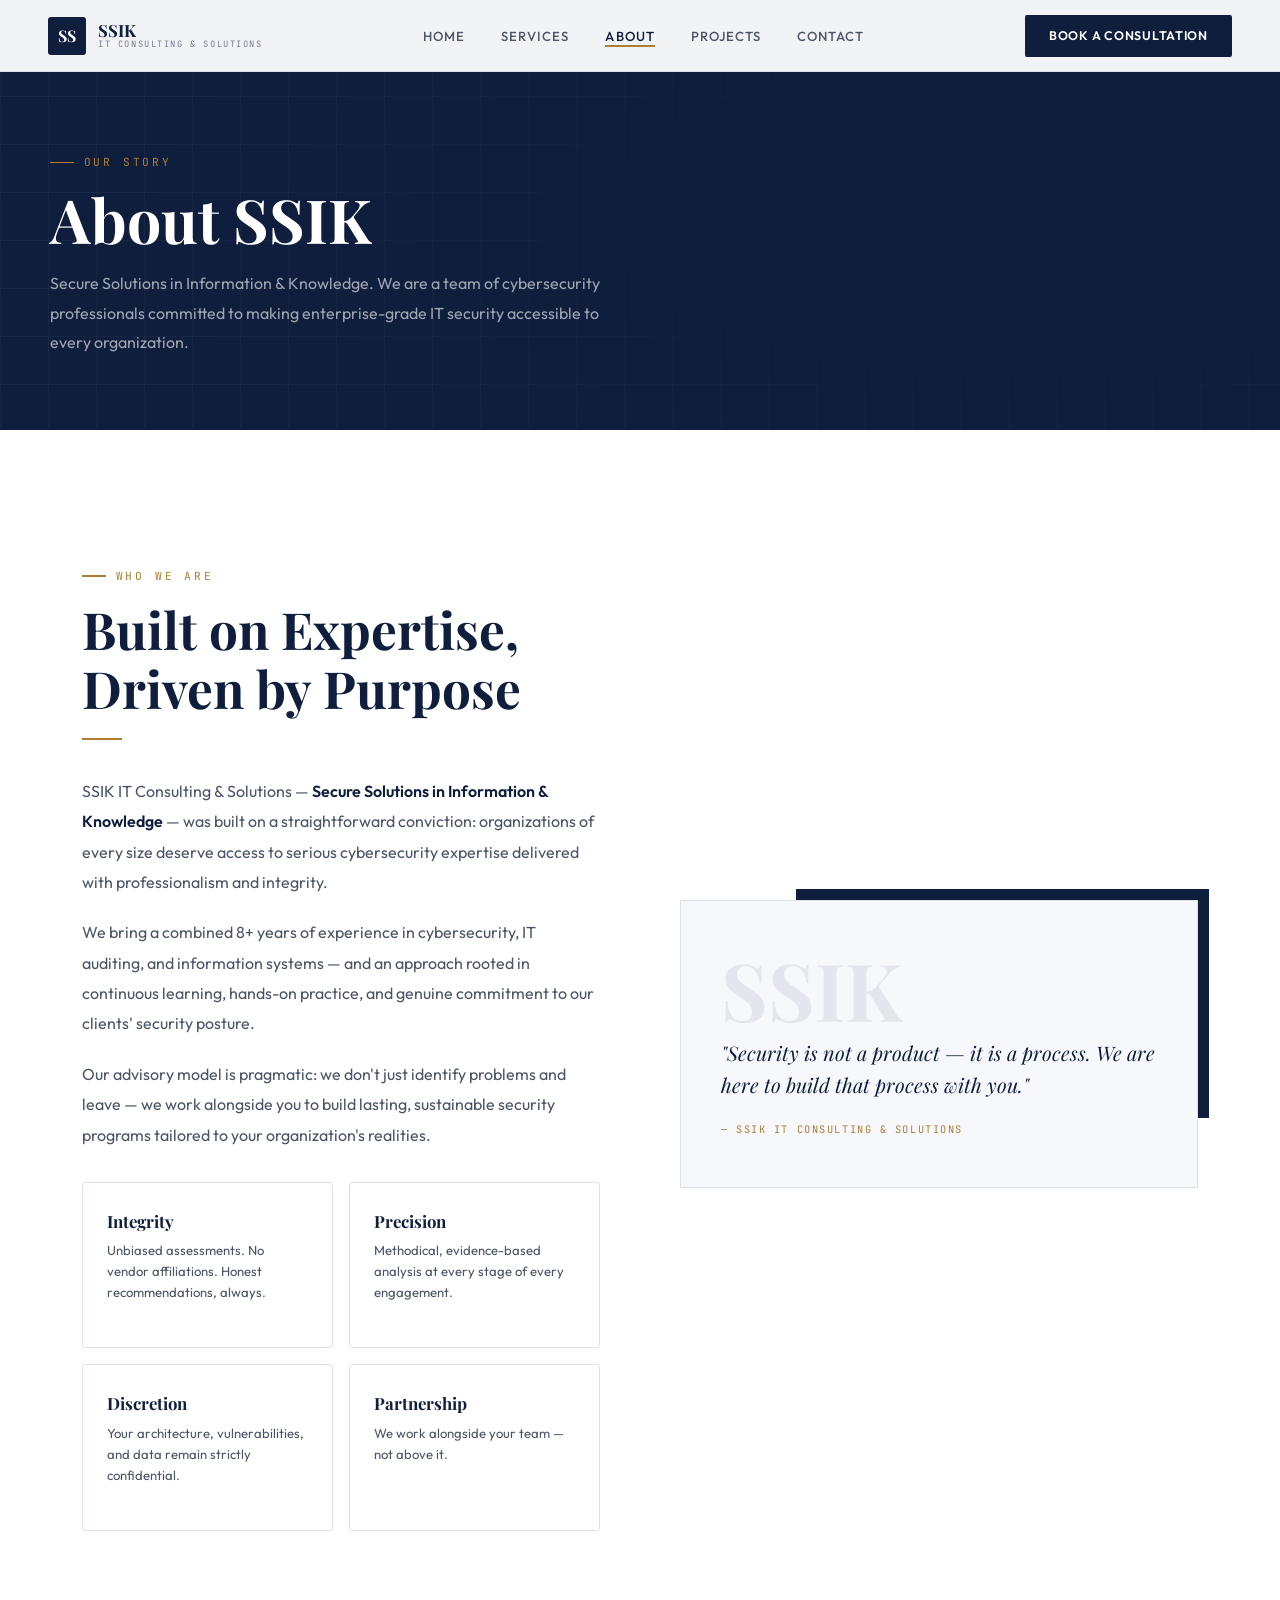
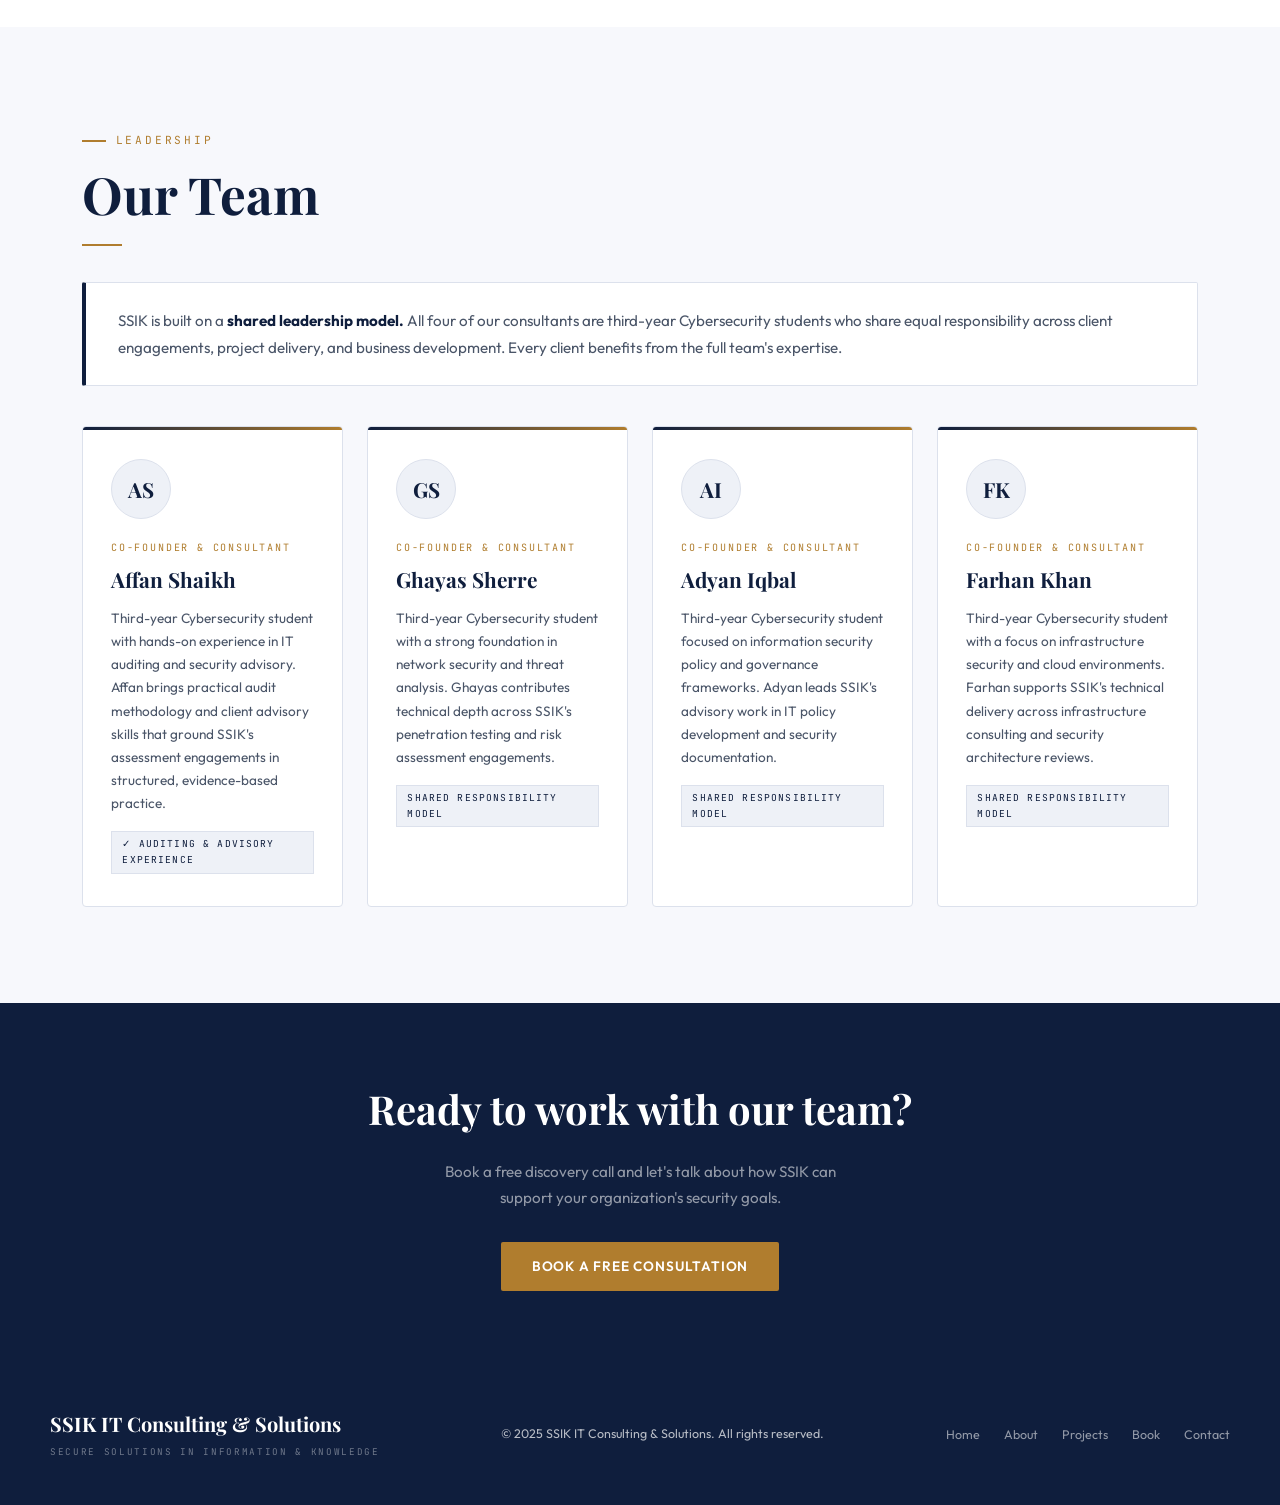
==== about.html @ c28d1321 "Add files via upload" ====
<!DOCTYPE html>
<html lang="en">
<head>
<meta charset="UTF-8">
<meta name="viewport" content="width=device-width, initial-scale=1.0">
<title>About Us — SSIK IT Consulting & Solutions</title>
<link rel="preconnect" href="https://fonts.googleapis.com">
<link href="https://fonts.googleapis.com/css2?family=Playfair+Display:wght@400;600;700&family=Outfit:wght@300;400;500;600&family=JetBrains+Mono:wght@400;500&display=swap" rel="stylesheet">
<link rel="stylesheet" href="shared.css">
<style>
  .page-hero {
    padding: calc(var(--nav-h) + 4.5rem) 2rem 4.5rem;
    background: var(--navy);
    position: relative;
    overflow: hidden;
  }
  .page-hero-grid {
    position: absolute; inset: 0;
    background-image: linear-gradient(rgba(255,255,255,0.04) 1px, transparent 1px), linear-gradient(90deg, rgba(255,255,255,0.04) 1px, transparent 1px);
    background-size: 48px 48px;
    mask-image: radial-gradient(ellipse 70% 80% at 80% 50%, transparent 30%, black 100%);
  }
  .page-hero-inner { position: relative; z-index: 1; max-width: var(--max-w); margin: 0 auto; }
  .page-hero h1 { font-family: var(--font-display); font-size: clamp(2.5rem,5vw,3.8rem); font-weight: 700; color: var(--white); line-height: 1.1; margin-bottom: 1rem; }
  .page-hero p { font-size: 1rem; color: rgba(255,255,255,0.6); max-width: 560px; line-height: 1.85; }
  .page-hero .section-label { color: var(--gold); }

  /* About body */
  #about-story { background: var(--white); }
  .story-grid { display: grid; grid-template-columns: 1fr 1fr; gap: 5rem; align-items: center; margin-top: 2rem; }
  .story-text p { font-size: 1rem; color: var(--slate); line-height: 1.9; margin-bottom: 1.25rem; }
  .story-text em { color: var(--navy); font-style: normal; font-weight: 600; }

  /* Values */
  .values-grid { display: grid; grid-template-columns: repeat(2, 1fr); gap: 1rem; margin-top: 2rem; }
  .value-item {
    padding: 1.5rem;
    border: 1.5px solid var(--border);
    border-radius: 3px;
    transition: border-color 0.3s, background 0.3s;
  }
  .value-item:hover { border-color: var(--gold-border); background: var(--gold-pale); }
  .value-item h4 { font-family: var(--font-display); font-size: 1.05rem; color: var(--navy); margin-bottom: 0.3rem; }
  .value-item p { font-size: 0.82rem; color: var(--slate); line-height: 1.6; }

  /* Story visual */
  .story-visual { position: relative; }
  .story-card {
    background: var(--off-white);
    border: 1.5px solid var(--border);
    padding: 3rem 2.5rem;
    position: relative;
  }
  .story-card-accent {
    position: absolute;
    top: -12px; right: -12px;
    width: 80%; height: 80%;
    background: var(--navy);
    z-index: -1;
  }
  .story-big {
    font-family: var(--font-display);
    font-size: 5rem;
    font-weight: 700;
    color: var(--navy);
    opacity: 0.08;
    line-height: 1;
    margin-bottom: 0.5rem;
  }
  .story-quote {
    font-family: var(--font-display);
    font-size: 1.25rem;
    color: var(--navy);
    font-style: italic;
    line-height: 1.6;
  }
  .story-quote-attr {
    margin-top: 1.25rem;
    font-family: var(--font-mono);
    font-size: 0.65rem;
    letter-spacing: 0.15em;
    text-transform: uppercase;
    color: var(--gold);
  }

  /* Team */
  #team { background: var(--off-white); }
  .team-grid { display: grid; grid-template-columns: repeat(auto-fit, minmax(260px, 1fr)); gap: 1.5rem; margin-top: 2.5rem; }
  .team-card {
    background: var(--white);
    border: 1.5px solid var(--border);
    padding: 2rem 1.75rem;
    border-radius: 4px;
    transition: border-color 0.3s, box-shadow 0.3s, transform 0.3s;
    position: relative;
    overflow: hidden;
  }
  .team-card::before {
    content: '';
    position: absolute;
    top: 0; left: 0; right: 0;
    height: 3px;
    background: linear-gradient(90deg, var(--navy), var(--gold));
  }
  .team-card:hover { border-color: var(--border-dark); box-shadow: 0 10px 32px rgba(15,30,61,0.08); transform: translateY(-3px); }
  .team-avatar {
    width: 60px; height: 60px;
    background: var(--surface);
    border: 1.5px solid var(--border);
    border-radius: 50%;
    display: flex; align-items: center; justify-content: center;
    margin-bottom: 1.25rem;
    font-family: var(--font-display);
    font-size: 1.3rem;
    font-weight: 700;
    color: var(--navy);
  }
  .team-role {
    font-family: var(--font-mono);
    font-size: 0.63rem;
    letter-spacing: 0.18em;
    text-transform: uppercase;
    color: var(--gold);
    margin-bottom: 0.35rem;
  }
  .team-name { font-family: var(--font-display); font-size: 1.3rem; font-weight: 700; color: var(--navy); margin-bottom: 0.6rem; }
  .team-bio { font-size: 0.85rem; color: var(--slate); line-height: 1.7; }
  .team-shared {
    display: inline-flex;
    align-items: center;
    gap: 0.4rem;
    margin-top: 1rem;
    font-family: var(--font-mono);
    font-size: 0.6rem;
    letter-spacing: 0.12em;
    text-transform: uppercase;
    color: var(--navy);
    border: 1px solid var(--border);
    padding: 0.25rem 0.65rem;
    background: var(--surface);
  }

  /* Team intro callout */
  .team-callout {
    background: var(--white);
    border: 1.5px solid var(--border);
    border-left: 4px solid var(--navy);
    padding: 1.5rem 2rem;
    margin-bottom: 2.5rem;
    border-radius: 2px;
  }
  .team-callout p { font-size: 0.95rem; color: var(--slate); line-height: 1.8; }
  .team-callout strong { color: var(--navy); }

  @media (max-width: 820px) {
    .story-grid { grid-template-columns: 1fr; gap: 2.5rem; }
    .story-visual { display: none; }
    .values-grid { grid-template-columns: 1fr; }
  }
</style>
</head>
<body>

<nav id="navbar">
  <a href="index.html" class="nav-logo">
    <div class="nav-logo-mark"><span>SS</span></div>
    <div class="nav-logo-text">
      <div class="nav-logo-name">SSIK</div>
      <div class="nav-logo-sub">IT Consulting & Solutions</div>
    </div>
  </a>
  <ul class="nav-links">
    <li><a href="index.html">Home</a></li>
    <li><a href="services.html">Services</a></li>
    <li><a href="about.html" class="active">About</a></li>
    <li><a href="projects.html">Projects</a></li>
    <li><a href="contact.html">Contact</a></li>
  </ul>
  <a href="booking.html" class="btn btn-primary" style="font-size:0.78rem;padding:0.65rem 1.5rem;">Book a Consultation</a>
  <button class="nav-hamburger" onclick="document.querySelector('.mobile-menu').classList.toggle('open')" aria-label="Menu">
    <span></span><span></span><span></span>
  </button>
</nav>
<div class="mobile-menu">
  <button class="mobile-close" onclick="document.querySelector('.mobile-menu').classList.remove('open')">✕</button>
  <a href="index.html">Home</a><a href="services.html">Services</a><a href="about.html">About</a>
  <a href="projects.html">Projects</a><a href="contact.html">Contact</a>
  <a href="booking.html" class="btn btn-primary">Book Consultation</a>
</div>

<!-- PAGE HERO -->
<div class="page-hero">
  <div class="page-hero-grid"></div>
  <div class="page-hero-inner">
    <div class="section-label">Our Story</div>
    <h1>About SSIK</h1>
    <p>Secure Solutions in Information & Knowledge. We are a team of cybersecurity professionals committed to making enterprise-grade IT security accessible to every organization.</p>
  </div>
</div>

<!-- STORY -->
<section id="about-story" class="section">
  <div class="container">
    <div class="story-grid">
      <div class="story-text fade-in">
        <div class="section-label">Who We Are</div>
        <h2 class="section-title">Built on Expertise,<br>Driven by Purpose</h2>
        <div class="rule"></div>
        <p>SSIK IT Consulting & Solutions — <em>Secure Solutions in Information & Knowledge</em> — was built on a straightforward conviction: organizations of every size deserve access to serious cybersecurity expertise delivered with professionalism and integrity.</p>
        <p>We bring a combined 8+ years of experience in cybersecurity, IT auditing, and information systems — and an approach rooted in continuous learning, hands-on practice, and genuine commitment to our clients' security posture.</p>
        <p>Our advisory model is pragmatic: we don't just identify problems and leave — we work alongside you to build lasting, sustainable security programs tailored to your organization's realities.</p>

        <div class="values-grid">
          <div class="value-item">
            <h4>Integrity</h4>
            <p>Unbiased assessments. No vendor affiliations. Honest recommendations, always.</p>
          </div>
          <div class="value-item">
            <h4>Precision</h4>
            <p>Methodical, evidence-based analysis at every stage of every engagement.</p>
          </div>
          <div class="value-item">
            <h4>Discretion</h4>
            <p>Your architecture, vulnerabilities, and data remain strictly confidential.</p>
          </div>
          <div class="value-item">
            <h4>Partnership</h4>
            <p>We work alongside your team — not above it.</p>
          </div>
        </div>
      </div>

      <div class="story-visual fade-in delay-1">
        <div class="story-card">
          <div class="story-big">SSIK</div>
          <div class="story-quote">"Security is not a product — it is a process. We are here to build that process with you."</div>
          <div class="story-quote-attr">— SSIK IT Consulting & Solutions</div>
          <div class="story-card-accent"></div>
        </div>
      </div>
    </div>
  </div>
</section>

<!-- TEAM -->
<section id="team" class="section">
  <div class="container">
    <div class="section-label">Leadership</div>
    <h2 class="section-title">Our Team</h2>
    <div class="rule"></div>

    <div class="team-callout">
      <p>SSIK is built on a <strong>shared leadership model.</strong> All four of our consultants are third-year Cybersecurity students who share equal responsibility across client engagements, project delivery, and business development. Every client benefits from the full team's expertise.</p>
    </div>

    <div class="team-grid">

      <!-- Affan Shaikh -->
      <div class="team-card fade-in">
        <div class="team-avatar">AS</div>
        <div class="team-role">Co-Founder & Consultant</div>
        <div class="team-name">Affan Shaikh</div>
        <p class="team-bio">Third-year Cybersecurity student with hands-on experience in IT auditing and security advisory. Affan brings practical audit methodology and client advisory skills that ground SSIK's assessment engagements in structured, evidence-based practice.</p>
        <span class="team-shared">✓ Auditing & Advisory Experience</span>
      </div>

      <!-- Ghayas Sherre -->
      <div class="team-card fade-in delay-1">
        <div class="team-avatar">GS</div>
        <div class="team-role">Co-Founder & Consultant</div>
        <div class="team-name">Ghayas Sherre</div>
        <p class="team-bio">Third-year Cybersecurity student with a strong foundation in network security and threat analysis. Ghayas contributes technical depth across SSIK's penetration testing and risk assessment engagements.</p>
        <span class="team-shared">Shared Responsibility Model</span>
      </div>

      <!-- Adyan Iqbal -->
      <div class="team-card fade-in delay-2">
        <div class="team-avatar">AI</div>
        <div class="team-role">Co-Founder & Consultant</div>
        <div class="team-name">Adyan Iqbal</div>
        <p class="team-bio">Third-year Cybersecurity student focused on information security policy and governance frameworks. Adyan leads SSIK's advisory work in IT policy development and security documentation.</p>
        <span class="team-shared">Shared Responsibility Model</span>
      </div>

      <!-- Farhan Khan -->
      <div class="team-card fade-in delay-3">
        <div class="team-avatar">FK</div>
        <div class="team-role">Co-Founder & Consultant</div>
        <div class="team-name">Farhan Khan</div>
        <p class="team-bio">Third-year Cybersecurity student with a focus on infrastructure security and cloud environments. Farhan supports SSIK's technical delivery across infrastructure consulting and security architecture reviews.</p>
        <span class="team-shared">Shared Responsibility Model</span>
      </div>

    </div>
  </div>
</section>

<!-- CTA -->
<section style="background:var(--navy);padding:4.5rem 2rem;text-align:center;">
  <div class="container">
    <h2 style="font-family:var(--font-display);font-size:clamp(1.6rem,3.5vw,2.5rem);color:var(--white);margin-bottom:1rem;font-weight:700;">Ready to work with our team?</h2>
    <p style="color:rgba(255,255,255,0.55);max-width:440px;margin:0 auto 2rem;font-size:0.95rem;">Book a free discovery call and let's talk about how SSIK can support your organization's security goals.</p>
    <a href="booking.html" class="btn btn-gold">Book a Free Consultation</a>
  </div>
</section>

<footer>
  <div class="footer-inner">
    <div>
      <div class="footer-logo">SSIK IT Consulting & Solutions</div>
      <div style="font-family:var(--font-mono);font-size:0.58rem;letter-spacing:0.18em;text-transform:uppercase;color:rgba(255,255,255,0.4);margin-top:4px;">Secure Solutions in Information & Knowledge</div>
    </div>
    <div class="footer-copy">© 2025 SSIK IT Consulting & Solutions. All rights reserved.</div>
    <ul class="footer-links">
      <li><a href="index.html">Home</a></li><li><a href="about.html">About</a></li>
      <li><a href="projects.html">Projects</a></li><li><a href="booking.html">Book</a></li><li><a href="contact.html">Contact</a></li>
    </ul>
  </div>
</footer>

<script>
  window.addEventListener('scroll', () => {
    document.getElementById('navbar').classList.toggle('scrolled', window.scrollY > 50);
    document.querySelectorAll('.fade-in:not(.visible)').forEach(el => {
      if (el.getBoundingClientRect().top < window.innerHeight - 60) el.classList.add('visible');
    });
  });
  document.querySelectorAll('.fade-in').forEach(el => {
    if (el.getBoundingClientRect().top < window.innerHeight - 60) el.classList.add('visible');
  });
</script>
</body>
</html>
---- shared.css ----
/* ============================================================
   SSIK IT Consulting & Solutions — Shared Stylesheet
   Light Mode Professional Theme
   ============================================================ */

@import url('https://fonts.googleapis.com/css2?family=Playfair+Display:wght@400;600;700&family=Outfit:wght@300;400;500;600&family=JetBrains+Mono:wght@400;500&display=swap');

:root {
  /* --- Colors --- */
  --white:       #ffffff;
  --off-white:   #f7f8fc;
  --surface:     #eef1f7;
  --border:      #dce1ec;
  --border-dark: #b8c2d6;

  --navy:        #0f1e3d;
  --navy-mid:    #1a3260;
  --navy-light:  #2a4a8c;
  --slate:       #4a5568;
  --slate-light: #718096;
  --text:        #1a202c;

  --gold:        #b07d2e;
  --gold-light:  #d4992a;
  --gold-pale:   rgba(176,125,46,0.08);
  --gold-border: rgba(176,125,46,0.25);

  --accent:      #1a3260;
  --accent-pale: rgba(26,50,96,0.06);

  /* --- Typography --- */
  --font-display: 'Playfair Display', Georgia, serif;
  --font-body:    'Outfit', sans-serif;
  --font-mono:    'JetBrains Mono', monospace;

  /* --- Spacing --- */
  --max-w:        1180px;
  --section-pad:  6rem 2rem;
  --nav-h:        72px;
}

*, *::before, *::after { box-sizing: border-box; margin: 0; padding: 0; }
html { scroll-behavior: smooth; font-size: 16px; }

body {
  background: var(--white);
  color: var(--text);
  font-family: var(--font-body);
  line-height: 1.7;
  -webkit-font-smoothing: antialiased;
}

img { max-width: 100%; display: block; }
a { color: var(--accent); text-decoration: none; }
a:hover { color: var(--navy-light); }
::selection { background: var(--navy); color: white; }

::-webkit-scrollbar { width: 5px; }
::-webkit-scrollbar-track { background: var(--surface); }
::-webkit-scrollbar-thumb { background: var(--navy-light); border-radius: 3px; }

/* --- Utility --- */
.container { max-width: var(--max-w); margin: 0 auto; padding: 0 2rem; }
.section { padding: var(--section-pad); }

.section-label {
  display: inline-flex;
  align-items: center;
  gap: 0.6rem;
  font-family: var(--font-mono);
  font-size: 0.7rem;
  letter-spacing: 0.25em;
  text-transform: uppercase;
  color: var(--gold);
  margin-bottom: 0.9rem;
}
.section-label::before {
  content: '';
  display: block;
  width: 24px; height: 1.5px;
  background: var(--gold);
}

.section-title {
  font-family: var(--font-display);
  font-size: clamp(2rem, 4.5vw, 3.2rem);
  font-weight: 700;
  color: var(--navy);
  line-height: 1.15;
  margin-bottom: 1rem;
}

.section-sub {
  font-size: 1rem;
  color: var(--slate);
  max-width: 580px;
  line-height: 1.85;
}

.rule {
  width: 40px; height: 2px;
  background: var(--gold);
  margin: 1.25rem 0 2.25rem;
}

/* --- Buttons --- */
.btn {
  display: inline-flex;
  align-items: center;
  gap: 0.5rem;
  padding: 0.8rem 1.9rem;
  font-family: var(--font-body);
  font-size: 0.85rem;
  font-weight: 600;
  letter-spacing: 0.06em;
  text-transform: uppercase;
  border: none;
  cursor: pointer;
  transition: all 0.25s ease;
  text-decoration: none;
  border-radius: 2px;
}
.btn-primary {
  background: var(--navy);
  color: var(--white);
}
.btn-primary:hover {
  background: var(--navy-mid);
  color: var(--white);
  transform: translateY(-2px);
  box-shadow: 0 8px 24px rgba(15,30,61,0.2);
}
.btn-outline {
  background: transparent;
  color: var(--navy);
  border: 1.5px solid var(--navy);
}
.btn-outline:hover {
  background: var(--accent-pale);
  transform: translateY(-2px);
}
.btn-gold {
  background: var(--gold);
  color: var(--white);
}
.btn-gold:hover {
  background: var(--gold-light);
  color: var(--white);
  transform: translateY(-2px);
  box-shadow: 0 8px 24px rgba(176,125,46,0.25);
}

/* --- Fade-in animation --- */
.fade-in {
  opacity: 0;
  transform: translateY(20px);
  transition: opacity 0.65s ease, transform 0.65s ease;
}
.fade-in.visible { opacity: 1; transform: translateY(0); }
.fade-in.delay-1 { transition-delay: 0.1s; }
.fade-in.delay-2 { transition-delay: 0.2s; }
.fade-in.delay-3 { transition-delay: 0.3s; }

/* ============================================================
   NAVIGATION
============================================================ */
nav {
  position: fixed;
  top: 0; left: 0; right: 0;
  z-index: 999;
  height: var(--nav-h);
  display: flex;
  align-items: center;
  justify-content: space-between;
  padding: 0 3rem;
  background: rgba(255,255,255,0.95);
  backdrop-filter: blur(10px);
  border-bottom: 1px solid var(--border);
  transition: box-shadow 0.3s;
}
nav.scrolled { box-shadow: 0 2px 20px rgba(15,30,61,0.08); }

.nav-logo { display: flex; align-items: center; gap: 0.75rem; text-decoration: none; }
.nav-logo-mark {
  width: 38px; height: 38px;
  background: var(--navy);
  display: flex; align-items: center; justify-content: center;
  border-radius: 3px;
}
.nav-logo-mark span {
  font-family: var(--font-display);
  font-size: 1rem;
  font-weight: 700;
  color: var(--white);
  letter-spacing: -0.03em;
}
.nav-logo-text { line-height: 1.1; }
.nav-logo-name {
  font-family: var(--font-display);
  font-size: 1.05rem;
  font-weight: 700;
  color: var(--navy);
}
.nav-logo-sub {
  font-family: var(--font-mono);
  font-size: 0.55rem;
  letter-spacing: 0.18em;
  color: var(--slate-light);
  text-transform: uppercase;
}

.nav-links { display: flex; align-items: center; gap: 2.25rem; list-style: none; }
.nav-links a {
  font-size: 0.82rem;
  font-weight: 500;
  letter-spacing: 0.08em;
  text-transform: uppercase;
  color: var(--slate);
  transition: color 0.2s;
  position: relative;
}
.nav-links a::after {
  content: '';
  position: absolute;
  bottom: -3px; left: 0; right: 0;
  height: 1.5px;
  background: var(--gold);
  transform: scaleX(0);
  transition: transform 0.25s;
  transform-origin: left;
}
.nav-links a:hover,
.nav-links a.active { color: var(--navy); }
.nav-links a:hover::after,
.nav-links a.active::after { transform: scaleX(1); }

.nav-hamburger {
  display: none; flex-direction: column; gap: 5px;
  background: none; border: none; cursor: pointer; padding: 4px;
}
.nav-hamburger span { display: block; width: 22px; height: 1.5px; background: var(--navy); transition: all 0.3s; }

.mobile-menu {
  display: none; position: fixed; inset: 0;
  background: var(--white); z-index: 998;
  flex-direction: column; align-items: center; justify-content: center; gap: 2rem;
  border-top: 3px solid var(--navy);
}
.mobile-menu.open { display: flex; }
.mobile-menu a { font-family: var(--font-display); font-size: 1.8rem; color: var(--navy); }
.mobile-close {
  position: absolute; top: 1.2rem; right: 1.5rem;
  background: none; border: none; font-size: 1.6rem; cursor: pointer; color: var(--slate);
}

/* ============================================================
   FOOTER
============================================================ */
footer {
  background: var(--navy);
  color: rgba(255,255,255,0.7);
  padding: 2.75rem 2rem;
}
.footer-inner {
  max-width: var(--max-w);
  margin: 0 auto;
  display: flex;
  align-items: center;
  justify-content: space-between;
  flex-wrap: wrap;
  gap: 1.5rem;
}
.footer-logo {
  font-family: var(--font-display);
  font-size: 1.25rem;
  font-weight: 700;
  color: var(--white);
}
.footer-copy { font-size: 0.78rem; }
.footer-links { display: flex; gap: 1.5rem; list-style: none; }
.footer-links a { font-size: 0.78rem; color: rgba(255,255,255,0.55); transition: color 0.2s; }
.footer-links a:hover { color: rgba(255,255,255,0.9); }

/* ============================================================
   FORMS
============================================================ */
.form-card {
  background: var(--off-white);
  border: 1px solid var(--border);
  padding: 2.5rem;
  border-radius: 4px;
}
.form-group { display: flex; flex-direction: column; gap: 0.35rem; margin-bottom: 1.2rem; }
.form-group label {
  font-family: var(--font-mono);
  font-size: 0.65rem;
  letter-spacing: 0.18em;
  text-transform: uppercase;
  color: var(--slate);
  font-weight: 500;
}
.form-group input,
.form-group select,
.form-group textarea {
  background: var(--white);
  border: 1.5px solid var(--border);
  color: var(--text);
  padding: 0.7rem 0.9rem;
  font-family: var(--font-body);
  font-size: 0.9rem;
  outline: none;
  transition: border-color 0.2s, box-shadow 0.2s;
  width: 100%;
  border-radius: 3px;
  appearance: none;
}
.form-group input::placeholder,
.form-group textarea::placeholder { color: var(--border-dark); }
.form-group input:focus,
.form-group select:focus,
.form-group textarea:focus {
  border-color: var(--navy);
  box-shadow: 0 0 0 3px rgba(15,30,61,0.07);
}
.form-group textarea { resize: vertical; min-height: 100px; }
.form-row { display: grid; grid-template-columns: 1fr 1fr; gap: 1rem; }
.form-submit { width: 100%; justify-content: center; margin-top: 0.5rem; }
.form-note { text-align: center; margin-top: 0.75rem; font-size: 0.73rem; color: var(--slate-light); }
.success-msg {
  display: none; text-align: center; padding: 2.5rem 1rem;
  font-family: var(--font-display); font-size: 1.4rem; color: var(--navy);
}
.success-msg span { display: block; font-family: var(--font-body); font-size: 0.9rem; color: var(--slate); margin-top: 0.5rem; }

/* ============================================================
   RESPONSIVE
============================================================ */
@media (max-width: 880px) {
  nav { padding: 0 1.5rem; }
  .nav-links, nav > .btn { display: none; }
  .nav-hamburger { display: flex; }
  .form-row { grid-template-columns: 1fr; }
}
@media (max-width: 580px) {
  :root { --section-pad: 4rem 1.25rem; }
  .footer-inner { flex-direction: column; align-items: flex-start; gap: 1rem; }
}

/* ============================================================
   SHARED SCROLL JS HELPER
============================================================ */
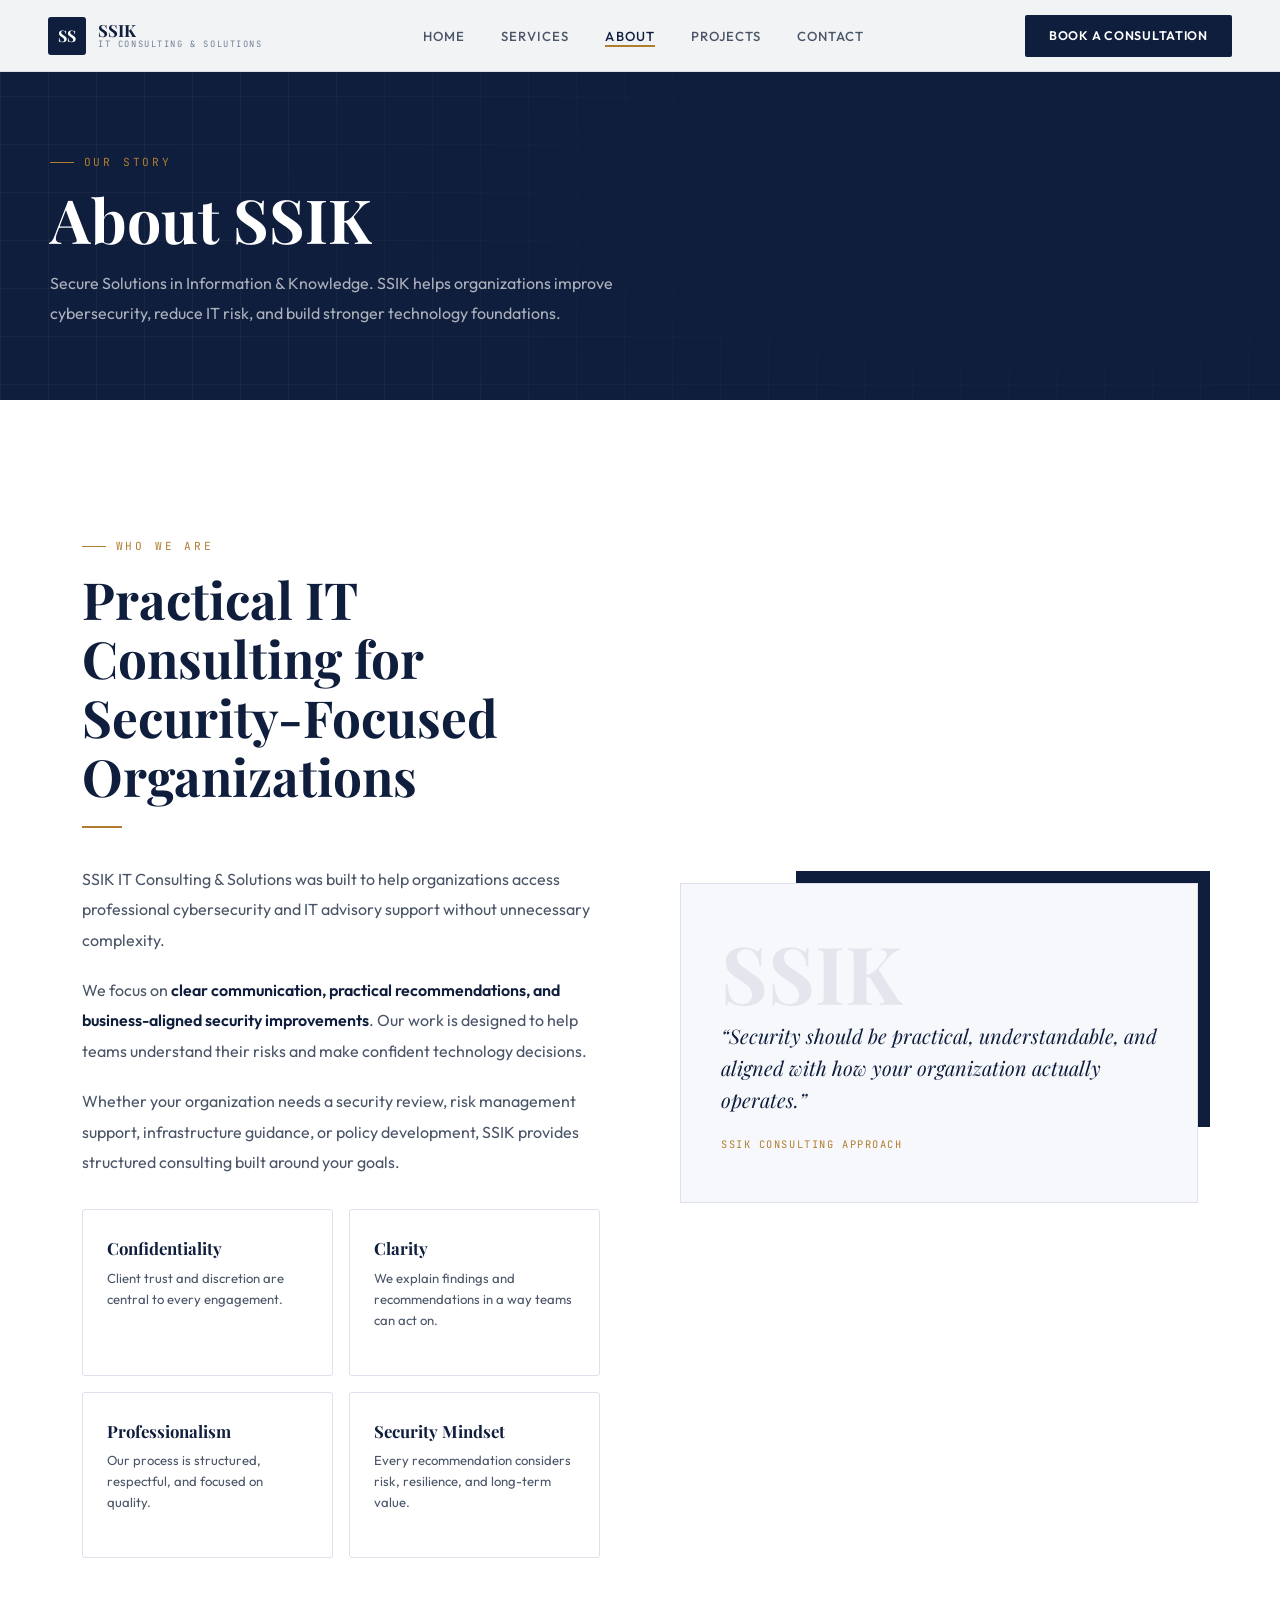
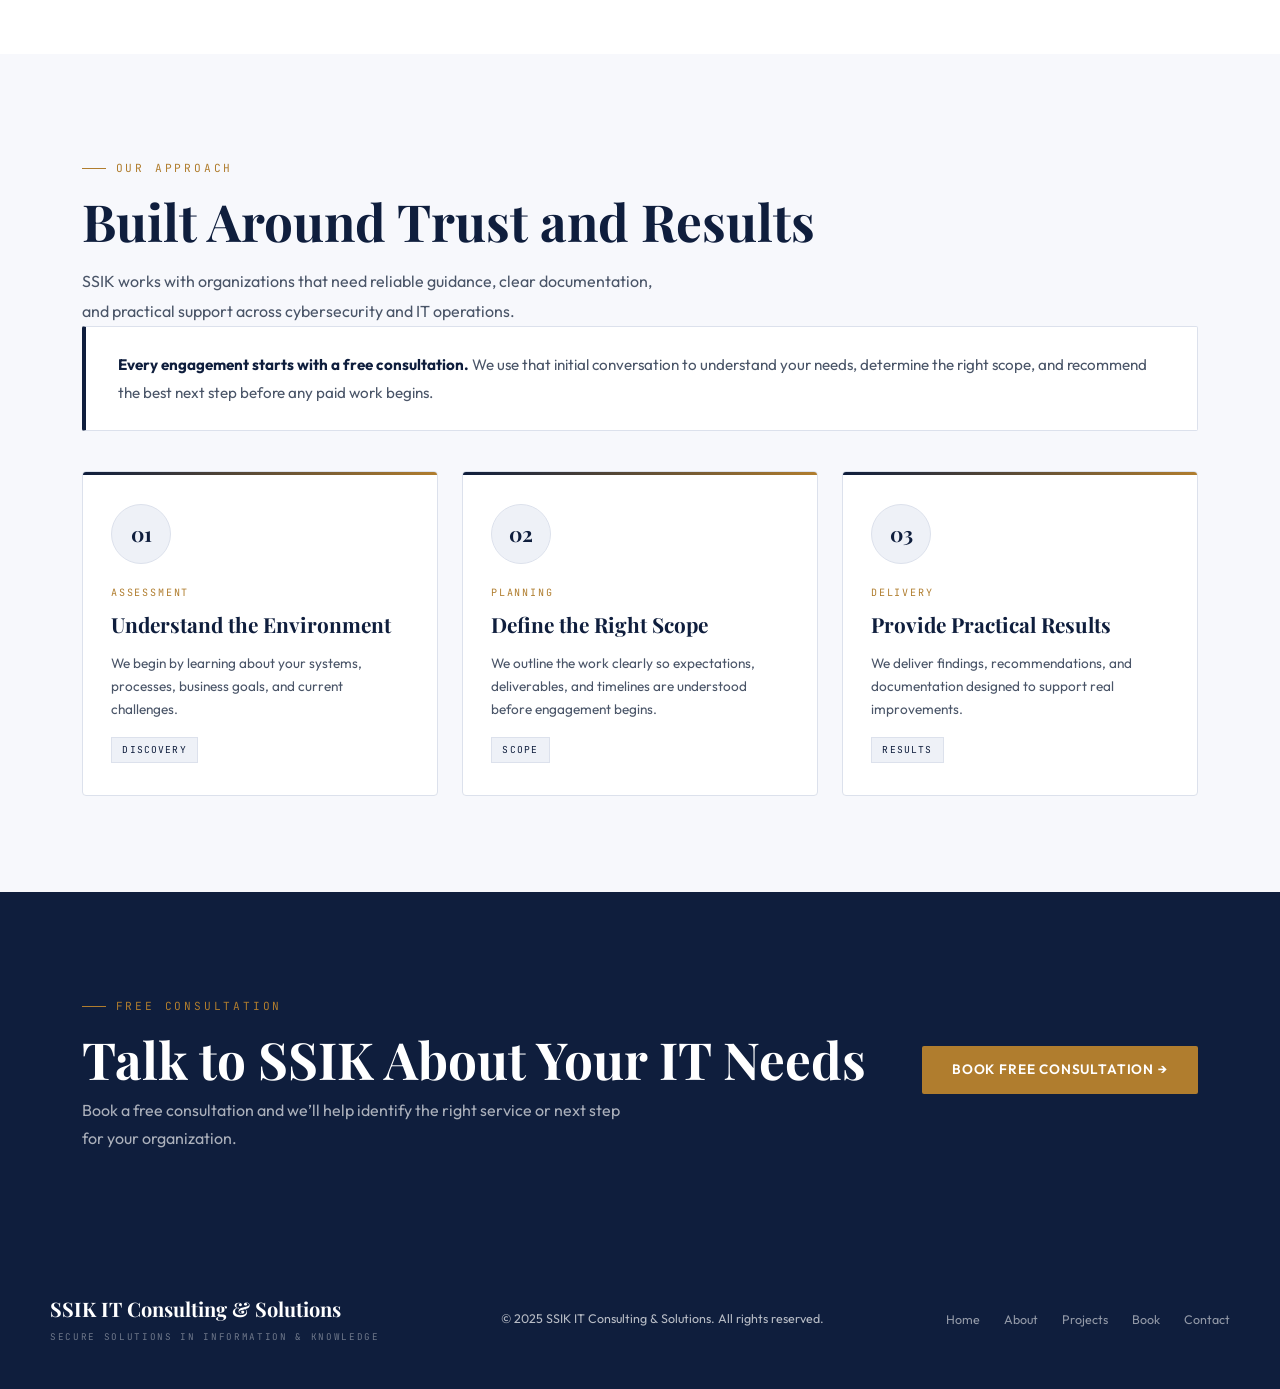
==== commit 82d23083: "Refactor about.html for improved styling and content" ====
--- a/about.html
+++ b/about.html
@@ -7,6 +7,7 @@
 <link rel="preconnect" href="https://fonts.googleapis.com">
 <link href="https://fonts.googleapis.com/css2?family=Playfair+Display:wght@400;600;700&family=Outfit:wght@300;400;500;600&family=JetBrains+Mono:wght@400;500&display=swap" rel="stylesheet">
 <link rel="stylesheet" href="shared.css">
+
 <style>
   .page-hero {
     padding: calc(var(--nav-h) + 4.5rem) 2rem 4.5rem;
@@ -14,50 +15,123 @@
     position: relative;
     overflow: hidden;
   }
+
   .page-hero-grid {
-    position: absolute; inset: 0;
-    background-image: linear-gradient(rgba(255,255,255,0.04) 1px, transparent 1px), linear-gradient(90deg, rgba(255,255,255,0.04) 1px, transparent 1px);
+    position: absolute;
+    inset: 0;
+    background-image:
+      linear-gradient(rgba(255,255,255,0.04) 1px, transparent 1px),
+      linear-gradient(90deg, rgba(255,255,255,0.04) 1px, transparent 1px);
     background-size: 48px 48px;
     mask-image: radial-gradient(ellipse 70% 80% at 80% 50%, transparent 30%, black 100%);
   }
-  .page-hero-inner { position: relative; z-index: 1; max-width: var(--max-w); margin: 0 auto; }
-  .page-hero h1 { font-family: var(--font-display); font-size: clamp(2.5rem,5vw,3.8rem); font-weight: 700; color: var(--white); line-height: 1.1; margin-bottom: 1rem; }
-  .page-hero p { font-size: 1rem; color: rgba(255,255,255,0.6); max-width: 560px; line-height: 1.85; }
-  .page-hero .section-label { color: var(--gold); }
-
-  /* About body */
-  #about-story { background: var(--white); }
-  .story-grid { display: grid; grid-template-columns: 1fr 1fr; gap: 5rem; align-items: center; margin-top: 2rem; }
-  .story-text p { font-size: 1rem; color: var(--slate); line-height: 1.9; margin-bottom: 1.25rem; }
-  .story-text em { color: var(--navy); font-style: normal; font-weight: 600; }
-
-  /* Values */
-  .values-grid { display: grid; grid-template-columns: repeat(2, 1fr); gap: 1rem; margin-top: 2rem; }
+
+  .page-hero-inner {
+    position: relative;
+    z-index: 1;
+    max-width: var(--max-w);
+    margin: 0 auto;
+  }
+
+  .page-hero h1 {
+    font-family: var(--font-display);
+    font-size: clamp(2.5rem,5vw,3.8rem);
+    font-weight: 700;
+    color: var(--white);
+    line-height: 1.1;
+    margin-bottom: 1rem;
+  }
+
+  .page-hero p {
+    font-size: 1rem;
+    color: rgba(255,255,255,0.65);
+    max-width: 600px;
+    line-height: 1.85;
+  }
+
+  .page-hero .section-label {
+    color: var(--gold);
+  }
+
+  #about-story {
+    background: var(--white);
+  }
+
+  .story-grid {
+    display: grid;
+    grid-template-columns: 1fr 1fr;
+    gap: 5rem;
+    align-items: center;
+    margin-top: 2rem;
+  }
+
+  .story-text p {
+    font-size: 1rem;
+    color: var(--slate);
+    line-height: 1.9;
+    margin-bottom: 1.25rem;
+  }
+
+  .story-text em {
+    color: var(--navy);
+    font-style: normal;
+    font-weight: 600;
+  }
+
+  .values-grid {
+    display: grid;
+    grid-template-columns: repeat(2, 1fr);
+    gap: 1rem;
+    margin-top: 2rem;
+  }
+
   .value-item {
     padding: 1.5rem;
     border: 1.5px solid var(--border);
     border-radius: 3px;
-    transition: border-color 0.3s, background 0.3s;
-  }
-  .value-item:hover { border-color: var(--gold-border); background: var(--gold-pale); }
-  .value-item h4 { font-family: var(--font-display); font-size: 1.05rem; color: var(--navy); margin-bottom: 0.3rem; }
-  .value-item p { font-size: 0.82rem; color: var(--slate); line-height: 1.6; }
-
-  /* Story visual */
-  .story-visual { position: relative; }
+    transition: border-color 0.3s, background 0.3s, transform 0.3s;
+  }
+
+  .value-item:hover {
+    border-color: var(--gold-border);
+    background: var(--gold-pale);
+    transform: translateY(-3px);
+  }
+
+  .value-item h4 {
+    font-family: var(--font-display);
+    font-size: 1.05rem;
+    color: var(--navy);
+    margin-bottom: 0.3rem;
+  }
+
+  .value-item p {
+    font-size: 0.82rem;
+    color: var(--slate);
+    line-height: 1.6;
+  }
+
+  .story-visual {
+    position: relative;
+  }
+
   .story-card {
     background: var(--off-white);
     border: 1.5px solid var(--border);
     padding: 3rem 2.5rem;
     position: relative;
   }
+
   .story-card-accent {
     position: absolute;
-    top: -12px; right: -12px;
-    width: 80%; height: 80%;
+    top: -12px;
+    right: -12px;
+    width: 80%;
+    height: 80%;
     background: var(--navy);
     z-index: -1;
   }
+
   .story-big {
     font-family: var(--font-display);
     font-size: 5rem;
@@ -67,6 +141,7 @@
     line-height: 1;
     margin-bottom: 0.5rem;
   }
+
   .story-quote {
     font-family: var(--font-display);
     font-size: 1.25rem;
@@ -74,6 +149,7 @@
     font-style: italic;
     line-height: 1.6;
   }
+
   .story-quote-attr {
     margin-top: 1.25rem;
     font-family: var(--font-mono);
@@ -83,9 +159,36 @@
     color: var(--gold);
   }
 
-  /* Team */
-  #team { background: var(--off-white); }
-  .team-grid { display: grid; grid-template-columns: repeat(auto-fit, minmax(260px, 1fr)); gap: 1.5rem; margin-top: 2.5rem; }
+  #team {
+    background: var(--off-white);
+  }
+
+  .team-callout {
+    background: var(--white);
+    border: 1.5px solid var(--border);
+    border-left: 4px solid var(--navy);
+    padding: 1.5rem 2rem;
+    margin-bottom: 2.5rem;
+    border-radius: 2px;
+  }
+
+  .team-callout p {
+    font-size: 0.95rem;
+    color: var(--slate);
+    line-height: 1.8;
+  }
+
+  .team-callout strong {
+    color: var(--navy);
+  }
+
+  .team-grid {
+    display: grid;
+    grid-template-columns: repeat(auto-fit, minmax(260px, 1fr));
+    gap: 1.5rem;
+    margin-top: 2.5rem;
+  }
+
   .team-card {
     background: var(--white);
     border: 1.5px solid var(--border);
@@ -95,26 +198,39 @@
     position: relative;
     overflow: hidden;
   }
+
   .team-card::before {
     content: '';
     position: absolute;
-    top: 0; left: 0; right: 0;
+    top: 0;
+    left: 0;
+    right: 0;
     height: 3px;
     background: linear-gradient(90deg, var(--navy), var(--gold));
   }
-  .team-card:hover { border-color: var(--border-dark); box-shadow: 0 10px 32px rgba(15,30,61,0.08); transform: translateY(-3px); }
+
+  .team-card:hover {
+    border-color: var(--border-dark);
+    box-shadow: 0 10px 32px rgba(15,30,61,0.08);
+    transform: translateY(-3px);
+  }
+
   .team-avatar {
-    width: 60px; height: 60px;
+    width: 60px;
+    height: 60px;
     background: var(--surface);
     border: 1.5px solid var(--border);
     border-radius: 50%;
-    display: flex; align-items: center; justify-content: center;
+    display: flex;
+    align-items: center;
+    justify-content: center;
     margin-bottom: 1.25rem;
     font-family: var(--font-display);
     font-size: 1.3rem;
     font-weight: 700;
     color: var(--navy);
   }
+
   .team-role {
     font-family: var(--font-mono);
     font-size: 0.63rem;
@@ -123,8 +239,21 @@
     color: var(--gold);
     margin-bottom: 0.35rem;
   }
-  .team-name { font-family: var(--font-display); font-size: 1.3rem; font-weight: 700; color: var(--navy); margin-bottom: 0.6rem; }
-  .team-bio { font-size: 0.85rem; color: var(--slate); line-height: 1.7; }
+
+  .team-name {
+    font-family: var(--font-display);
+    font-size: 1.3rem;
+    font-weight: 700;
+    color: var(--navy);
+    margin-bottom: 0.6rem;
+  }
+
+  .team-bio {
+    font-size: 0.85rem;
+    color: var(--slate);
+    line-height: 1.7;
+  }
+
   .team-shared {
     display: inline-flex;
     align-items: center;
@@ -140,25 +269,46 @@
     background: var(--surface);
   }
 
-  /* Team intro callout */
-  .team-callout {
-    background: var(--white);
-    border: 1.5px solid var(--border);
-    border-left: 4px solid var(--navy);
-    padding: 1.5rem 2rem;
-    margin-bottom: 2.5rem;
-    border-radius: 2px;
-  }
-  .team-callout p { font-size: 0.95rem; color: var(--slate); line-height: 1.8; }
-  .team-callout strong { color: var(--navy); }
+  #about-cta {
+    background: var(--navy);
+    color: var(--white);
+  }
+
+  .about-cta-inner {
+    display: flex;
+    align-items: center;
+    justify-content: space-between;
+    gap: 2rem;
+    flex-wrap: wrap;
+  }
+
+  .about-cta-inner h2 {
+    color: var(--white);
+    margin-bottom: 0.5rem;
+  }
+
+  .about-cta-inner p {
+    color: rgba(255,255,255,0.65);
+    max-width: 560px;
+  }
 
   @media (max-width: 820px) {
-    .story-grid { grid-template-columns: 1fr; gap: 2.5rem; }
-    .story-visual { display: none; }
-    .values-grid { grid-template-columns: 1fr; }
+    .story-grid {
+      grid-template-columns: 1fr;
+      gap: 2.5rem;
+    }
+
+    .story-visual {
+      display: none;
+    }
+
+    .values-grid {
+      grid-template-columns: 1fr;
+    }
   }
 </style>
 </head>
+
 <body>
 
 <nav id="navbar">
@@ -169,6 +319,7 @@
       <div class="nav-logo-sub">IT Consulting & Solutions</div>
     </div>
   </a>
+
   <ul class="nav-links">
     <li><a href="index.html">Home</a></li>
     <li><a href="services.html">Services</a></li>
@@ -176,131 +327,154 @@
     <li><a href="projects.html">Projects</a></li>
     <li><a href="contact.html">Contact</a></li>
   </ul>
+
   <a href="booking.html" class="btn btn-primary" style="font-size:0.78rem;padding:0.65rem 1.5rem;">Book a Consultation</a>
+
   <button class="nav-hamburger" onclick="document.querySelector('.mobile-menu').classList.toggle('open')" aria-label="Menu">
     <span></span><span></span><span></span>
   </button>
 </nav>
+
 <div class="mobile-menu">
   <button class="mobile-close" onclick="document.querySelector('.mobile-menu').classList.remove('open')">✕</button>
-  <a href="index.html">Home</a><a href="services.html">Services</a><a href="about.html">About</a>
-  <a href="projects.html">Projects</a><a href="contact.html">Contact</a>
+  <a href="index.html">Home</a>
+  <a href="services.html">Services</a>
+  <a href="about.html">About</a>
+  <a href="projects.html">Projects</a>
+  <a href="contact.html">Contact</a>
   <a href="booking.html" class="btn btn-primary">Book Consultation</a>
 </div>
 
-<!-- PAGE HERO -->
 <div class="page-hero">
   <div class="page-hero-grid"></div>
   <div class="page-hero-inner">
     <div class="section-label">Our Story</div>
     <h1>About SSIK</h1>
-    <p>Secure Solutions in Information & Knowledge. We are a team of cybersecurity professionals committed to making enterprise-grade IT security accessible to every organization.</p>
+    <p>Secure Solutions in Information & Knowledge. SSIK helps organizations improve cybersecurity, reduce IT risk, and build stronger technology foundations.</p>
   </div>
 </div>
 
-<!-- STORY -->
 <section id="about-story" class="section">
   <div class="container">
     <div class="story-grid">
+
       <div class="story-text fade-in">
         <div class="section-label">Who We Are</div>
-        <h2 class="section-title">Built on Expertise,<br>Driven by Purpose</h2>
+        <h2 class="section-title">Practical IT Consulting for Security-Focused Organizations</h2>
         <div class="rule"></div>
-        <p>SSIK IT Consulting & Solutions — <em>Secure Solutions in Information & Knowledge</em> — was built on a straightforward conviction: organizations of every size deserve access to serious cybersecurity expertise delivered with professionalism and integrity.</p>
-        <p>We bring a combined 8+ years of experience in cybersecurity, IT auditing, and information systems — and an approach rooted in continuous learning, hands-on practice, and genuine commitment to our clients' security posture.</p>
-        <p>Our advisory model is pragmatic: we don't just identify problems and leave — we work alongside you to build lasting, sustainable security programs tailored to your organization's realities.</p>
+
+        <p>
+          SSIK IT Consulting & Solutions was built to help organizations access professional cybersecurity and IT advisory support without unnecessary complexity.
+        </p>
+
+        <p>
+          We focus on <em>clear communication, practical recommendations, and business-aligned security improvements</em>. Our work is designed to help teams understand their risks and make confident technology decisions.
+        </p>
+
+        <p>
+          Whether your organization needs a security review, risk management support, infrastructure guidance, or policy development, SSIK provides structured consulting built around your goals.
+        </p>
 
         <div class="values-grid">
           <div class="value-item">
-            <h4>Integrity</h4>
-            <p>Unbiased assessments. No vendor affiliations. Honest recommendations, always.</p>
+            <h4>Confidentiality</h4>
+            <p>Client trust and discretion are central to every engagement.</p>
           </div>
+
           <div class="value-item">
-            <h4>Precision</h4>
-            <p>Methodical, evidence-based analysis at every stage of every engagement.</p>
+            <h4>Clarity</h4>
+            <p>We explain findings and recommendations in a way teams can act on.</p>
           </div>
+
           <div class="value-item">
-            <h4>Discretion</h4>
-            <p>Your architecture, vulnerabilities, and data remain strictly confidential.</p>
+            <h4>Professionalism</h4>
+            <p>Our process is structured, respectful, and focused on quality.</p>
           </div>
+
           <div class="value-item">
-            <h4>Partnership</h4>
-            <p>We work alongside your team — not above it.</p>
+            <h4>Security Mindset</h4>
+            <p>Every recommendation considers risk, resilience, and long-term value.</p>
           </div>
         </div>
       </div>
 
       <div class="story-visual fade-in delay-1">
+        <div class="story-card-accent"></div>
         <div class="story-card">
           <div class="story-big">SSIK</div>
-          <div class="story-quote">"Security is not a product — it is a process. We are here to build that process with you."</div>
-          <div class="story-quote-attr">— SSIK IT Consulting & Solutions</div>
-          <div class="story-card-accent"></div>
+          <div class="story-quote">
+            “Security should be practical, understandable, and aligned with how your organization actually operates.”
+          </div>
+          <div class="story-quote-attr">SSIK Consulting Approach</div>
         </div>
       </div>
+
     </div>
   </div>
 </section>
 
-<!-- TEAM -->
 <section id="team" class="section">
   <div class="container">
-    <div class="section-label">Leadership</div>
-    <h2 class="section-title">Our Team</h2>
-    <div class="rule"></div>
-
-    <div class="team-callout">
-      <p>SSIK is built on a <strong>shared leadership model.</strong> All four of our consultants are third-year Cybersecurity students who share equal responsibility across client engagements, project delivery, and business development. Every client benefits from the full team's expertise.</p>
+    <div class="section-label">Our Approach</div>
+    <h2 class="section-title">Built Around Trust and Results</h2>
+    <p class="section-sub">
+      SSIK works with organizations that need reliable guidance, clear documentation, and practical support across cybersecurity and IT operations.
+    </p>
+
+    <div class="team-callout fade-in">
+      <p>
+        <strong>Every engagement starts with a free consultation.</strong>
+        We use that initial conversation to understand your needs, determine the right scope, and recommend the best next step before any paid work begins.
+      </p>
     </div>
 
     <div class="team-grid">
 
-      <!-- Affan Shaikh -->
       <div class="team-card fade-in">
-        <div class="team-avatar">AS</div>
-        <div class="team-role">Co-Founder & Consultant</div>
-        <div class="team-name">Affan Shaikh</div>
-        <p class="team-bio">Third-year Cybersecurity student with hands-on experience in IT auditing and security advisory. Affan brings practical audit methodology and client advisory skills that ground SSIK's assessment engagements in structured, evidence-based practice.</p>
-        <span class="team-shared">✓ Auditing & Advisory Experience</span>
+        <div class="team-avatar">01</div>
+        <div class="team-role">Assessment</div>
+        <div class="team-name">Understand the Environment</div>
+        <div class="team-bio">
+          We begin by learning about your systems, processes, business goals, and current challenges.
+        </div>
+        <div class="team-shared">Discovery</div>
       </div>
 
-      <!-- Ghayas Sherre -->
       <div class="team-card fade-in delay-1">
-        <div class="team-avatar">GS</div>
-        <div class="team-role">Co-Founder & Consultant</div>
-        <div class="team-name">Ghayas Sherre</div>
-        <p class="team-bio">Third-year Cybersecurity student with a strong foundation in network security and threat analysis. Ghayas contributes technical depth across SSIK's penetration testing and risk assessment engagements.</p>
-        <span class="team-shared">Shared Responsibility Model</span>
+        <div class="team-avatar">02</div>
+        <div class="team-role">Planning</div>
+        <div class="team-name">Define the Right Scope</div>
+        <div class="team-bio">
+          We outline the work clearly so expectations, deliverables, and timelines are understood before engagement begins.
+        </div>
+        <div class="team-shared">Scope</div>
       </div>
 
-      <!-- Adyan Iqbal -->
       <div class="team-card fade-in delay-2">
-        <div class="team-avatar">AI</div>
-        <div class="team-role">Co-Founder & Consultant</div>
-        <div class="team-name">Adyan Iqbal</div>
-        <p class="team-bio">Third-year Cybersecurity student focused on information security policy and governance frameworks. Adyan leads SSIK's advisory work in IT policy development and security documentation.</p>
-        <span class="team-shared">Shared Responsibility Model</span>
-      </div>
-
-      <!-- Farhan Khan -->
-      <div class="team-card fade-in delay-3">
-        <div class="team-avatar">FK</div>
-        <div class="team-role">Co-Founder & Consultant</div>
-        <div class="team-name">Farhan Khan</div>
-        <p class="team-bio">Third-year Cybersecurity student with a focus on infrastructure security and cloud environments. Farhan supports SSIK's technical delivery across infrastructure consulting and security architecture reviews.</p>
-        <span class="team-shared">Shared Responsibility Model</span>
+        <div class="team-avatar">03</div>
+        <div class="team-role">Delivery</div>
+        <div class="team-name">Provide Practical Results</div>
+        <div class="team-bio">
+          We deliver findings, recommendations, and documentation designed to support real improvements.
+        </div>
+        <div class="team-shared">Results</div>
       </div>
 
     </div>
   </div>
 </section>
 
-<!-- CTA -->
-<section style="background:var(--navy);padding:4.5rem 2rem;text-align:center;">
+<section id="about-cta" class="section">
   <div class="container">
-    <h2 style="font-family:var(--font-display);font-size:clamp(1.6rem,3.5vw,2.5rem);color:var(--white);margin-bottom:1rem;font-weight:700;">Ready to work with our team?</h2>
-    <p style="color:rgba(255,255,255,0.55);max-width:440px;margin:0 auto 2rem;font-size:0.95rem;">Book a free discovery call and let's talk about how SSIK can support your organization's security goals.</p>
-    <a href="booking.html" class="btn btn-gold">Book a Free Consultation</a>
+    <div class="about-cta-inner">
+      <div>
+        <div class="section-label">Free Consultation</div>
+        <h2 class="section-title">Talk to SSIK About Your IT Needs</h2>
+        <p>Book a free consultation and we’ll help identify the right service or next step for your organization.</p>
+      </div>
+
+      <a href="booking.html?service=Multiple%20Services%20%2F%20Not%20Sure" class="btn btn-gold">Book Free Consultation →</a>
+    </div>
   </div>
 </section>
 
@@ -310,10 +484,15 @@
       <div class="footer-logo">SSIK IT Consulting & Solutions</div>
       <div style="font-family:var(--font-mono);font-size:0.58rem;letter-spacing:0.18em;text-transform:uppercase;color:rgba(255,255,255,0.4);margin-top:4px;">Secure Solutions in Information & Knowledge</div>
     </div>
+
     <div class="footer-copy">© 2025 SSIK IT Consulting & Solutions. All rights reserved.</div>
+
     <ul class="footer-links">
-      <li><a href="index.html">Home</a></li><li><a href="about.html">About</a></li>
-      <li><a href="projects.html">Projects</a></li><li><a href="booking.html">Book</a></li><li><a href="contact.html">Contact</a></li>
+      <li><a href="index.html">Home</a></li>
+      <li><a href="about.html">About</a></li>
+      <li><a href="projects.html">Projects</a></li>
+      <li><a href="booking.html">Book</a></li>
+      <li><a href="contact.html">Contact</a></li>
     </ul>
   </div>
 </footer>
@@ -321,13 +500,20 @@
 <script>
   window.addEventListener('scroll', () => {
     document.getElementById('navbar').classList.toggle('scrolled', window.scrollY > 50);
+
     document.querySelectorAll('.fade-in:not(.visible)').forEach(el => {
-      if (el.getBoundingClientRect().top < window.innerHeight - 60) el.classList.add('visible');
+      if (el.getBoundingClientRect().top < window.innerHeight - 60) {
+        el.classList.add('visible');
+      }
     });
   });
+
   document.querySelectorAll('.fade-in').forEach(el => {
-    if (el.getBoundingClientRect().top < window.innerHeight - 60) el.classList.add('visible');
+    if (el.getBoundingClientRect().top < window.innerHeight - 60) {
+      el.classList.add('visible');
+    }
   });
 </script>
+
 </body>
 </html>
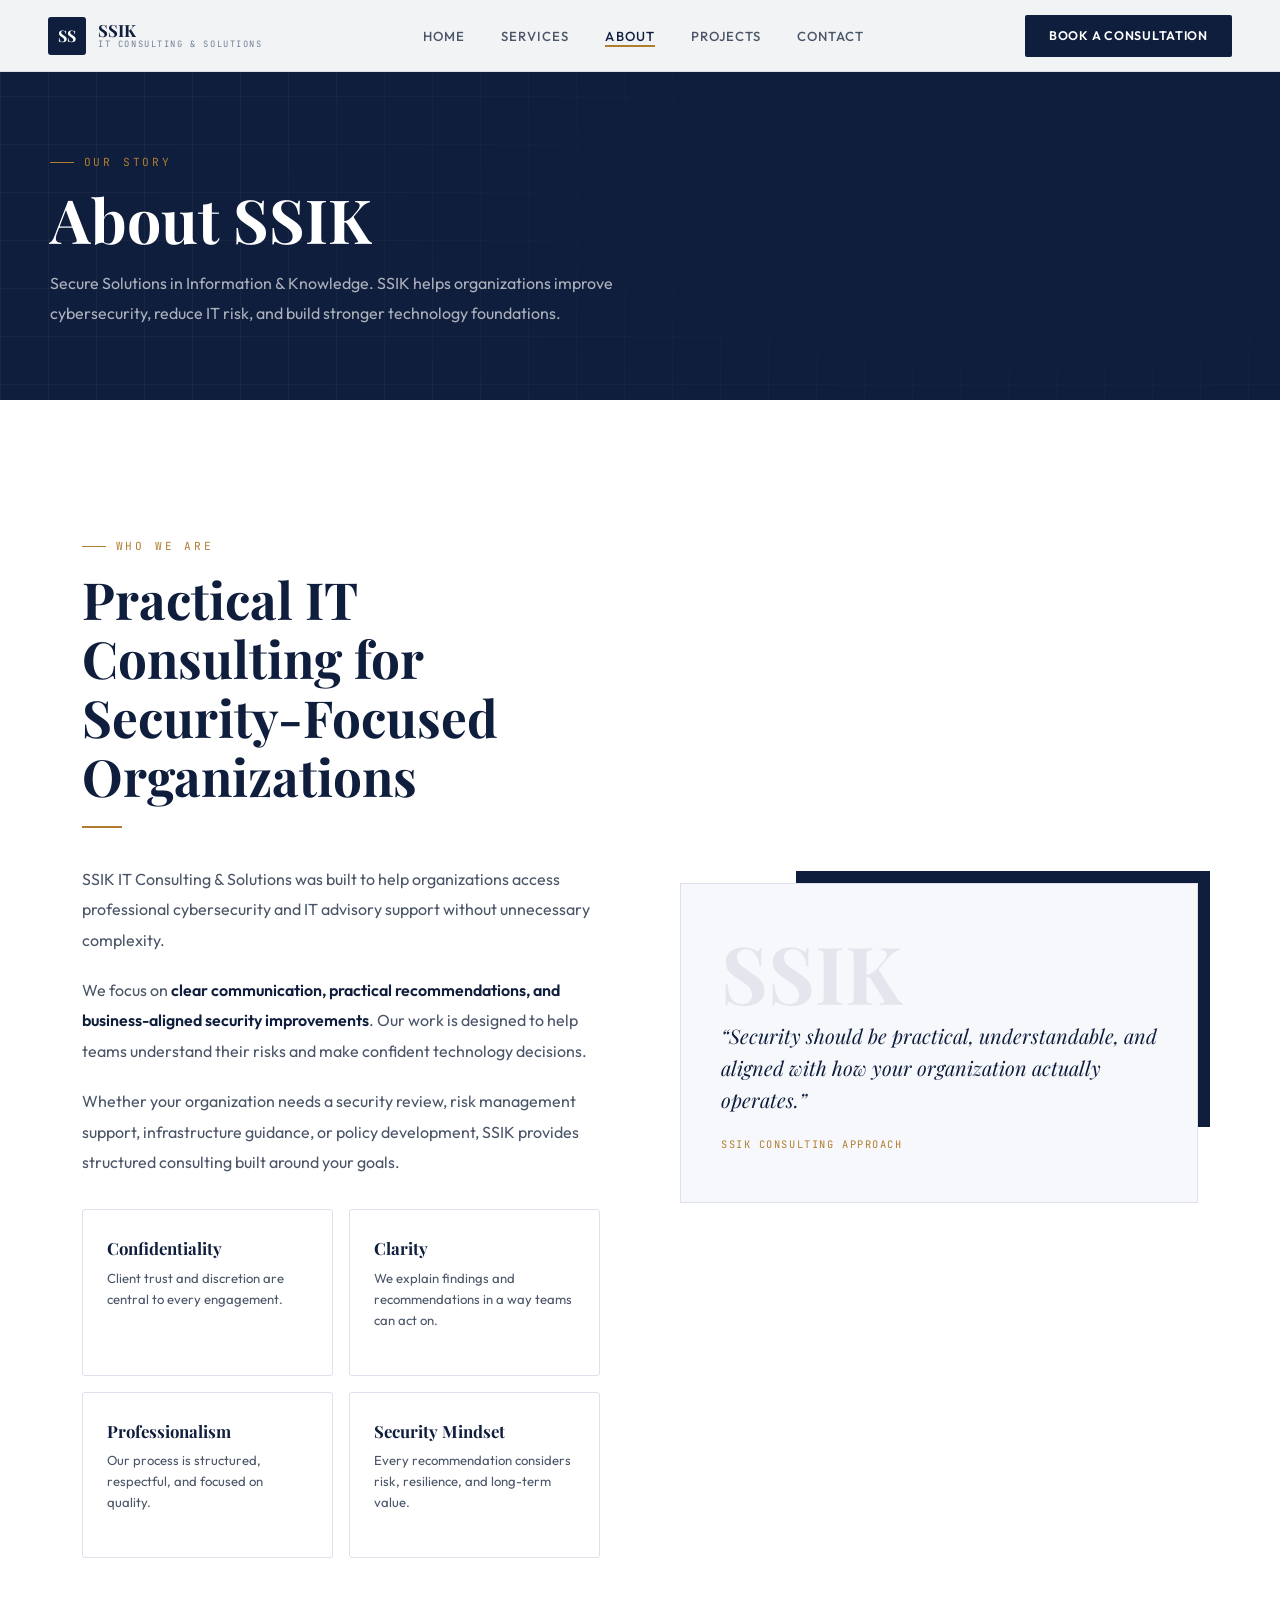
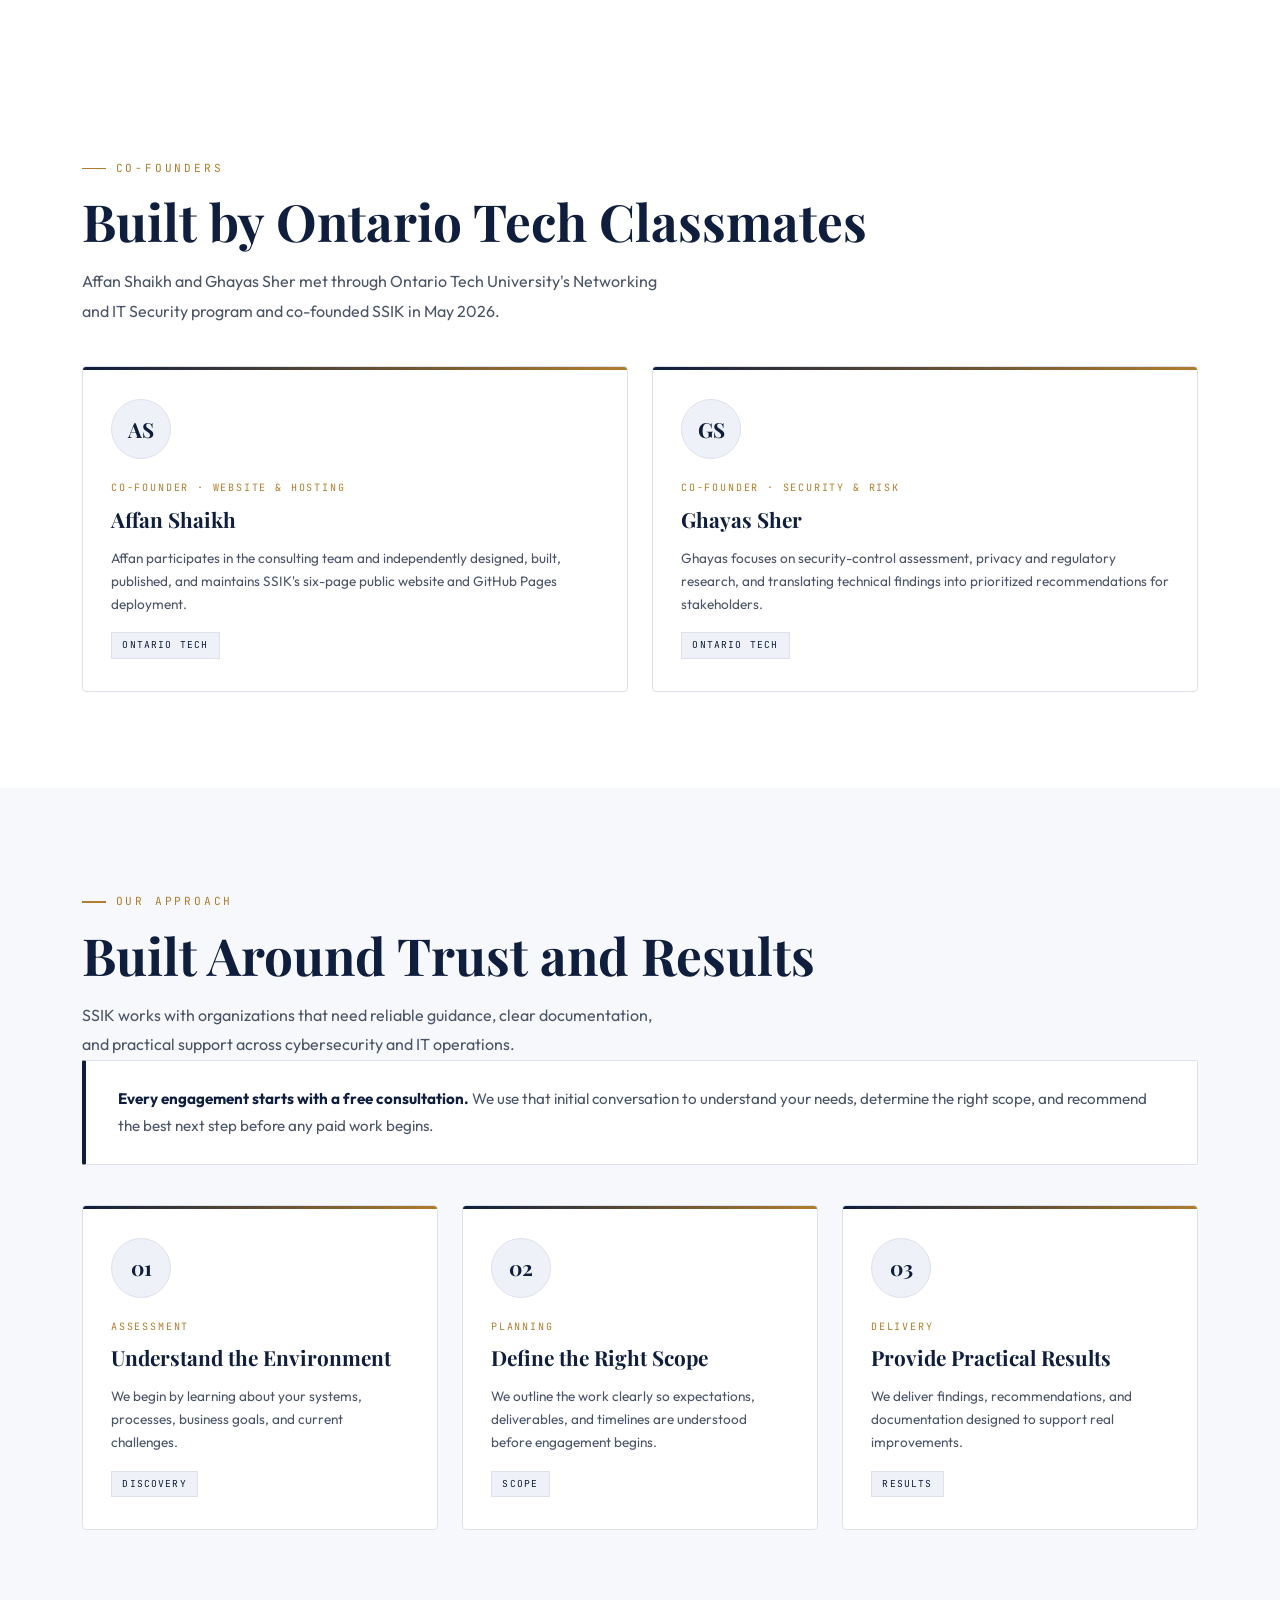
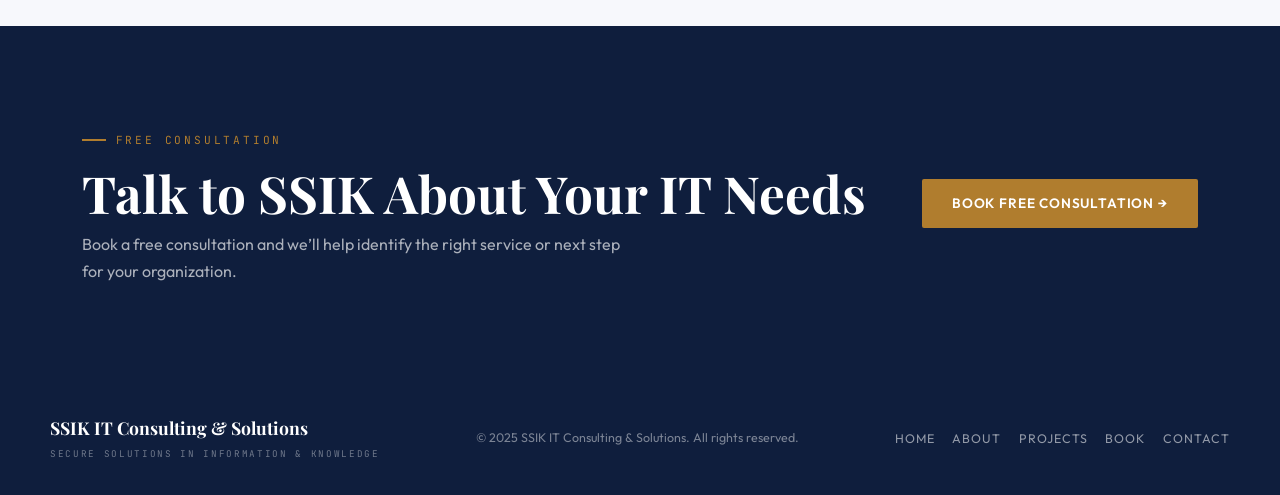
==== commit a64fdca9: "Document SSIK co-founders" ====
--- a/about.html
+++ b/about.html
@@ -413,6 +413,38 @@
   </div>
 </section>
 
+<section id="founders" class="section">
+  <div class="container">
+    <div class="section-label">Co-Founders</div>
+    <h2 class="section-title">Built by Ontario Tech Classmates</h2>
+    <p class="section-sub">
+      Affan Shaikh and Ghayas Sher met through Ontario Tech University's Networking and IT Security program and co-founded SSIK in May 2026.
+    </p>
+
+    <div class="team-grid">
+      <div class="team-card fade-in">
+        <div class="team-avatar">AS</div>
+        <div class="team-role">Co-Founder · Website &amp; Hosting</div>
+        <div class="team-name">Affan Shaikh</div>
+        <div class="team-bio">
+          Affan participates in the consulting team and independently designed, built, published, and maintains SSIK's six-page public website and GitHub Pages deployment.
+        </div>
+        <div class="team-shared">Ontario Tech</div>
+      </div>
+
+      <div class="team-card fade-in delay-1">
+        <div class="team-avatar">GS</div>
+        <div class="team-role">Co-Founder · Security &amp; Risk</div>
+        <div class="team-name">Ghayas Sher</div>
+        <div class="team-bio">
+          Ghayas focuses on security-control assessment, privacy and regulatory research, and translating technical findings into prioritized recommendations for stakeholders.
+        </div>
+        <div class="team-shared">Ontario Tech</div>
+      </div>
+    </div>
+  </div>
+</section>
+
 <section id="team" class="section">
   <div class="container">
     <div class="section-label">Our Approach</div>
--- a/shared.css
+++ b/shared.css
@@ -1,46 +1,54 @@
 /* ============================================================
    SSIK IT Consulting & Solutions — Shared Stylesheet
-   Light Mode Professional Theme
+   Professional Light Theme
    ============================================================ */
 
 @import url('https://fonts.googleapis.com/css2?family=Playfair+Display:wght@400;600;700&family=Outfit:wght@300;400;500;600&family=JetBrains+Mono:wght@400;500&display=swap');
 
 :root {
-  /* --- Colors --- */
-  --white:       #ffffff;
-  --off-white:   #f7f8fc;
-  --surface:     #eef1f7;
-  --border:      #dce1ec;
+  --white: #ffffff;
+  --off-white: #f7f8fc;
+  --surface: #eef1f7;
+  --border: #dce1ec;
   --border-dark: #b8c2d6;
 
-  --navy:        #0f1e3d;
-  --navy-mid:    #1a3260;
-  --navy-light:  #2a4a8c;
-  --slate:       #4a5568;
+  --navy: #0f1e3d;
+  --navy-mid: #1a3260;
+  --navy-light: #2a4a8c;
+
+  --slate: #4a5568;
   --slate-light: #718096;
-  --text:        #1a202c;
-
-  --gold:        #b07d2e;
-  --gold-light:  #d4992a;
-  --gold-pale:   rgba(176,125,46,0.08);
+  --text: #1a202c;
+
+  --gold: #b07d2e;
+  --gold-light: #d4992a;
+  --gold-pale: rgba(176,125,46,0.08);
   --gold-border: rgba(176,125,46,0.25);
 
-  --accent:      #1a3260;
+  --accent: #1a3260;
   --accent-pale: rgba(26,50,96,0.06);
 
-  /* --- Typography --- */
   --font-display: 'Playfair Display', Georgia, serif;
-  --font-body:    'Outfit', sans-serif;
-  --font-mono:    'JetBrains Mono', monospace;
-
-  /* --- Spacing --- */
-  --max-w:        1180px;
-  --section-pad:  6rem 2rem;
-  --nav-h:        72px;
-}
-
-*, *::before, *::after { box-sizing: border-box; margin: 0; padding: 0; }
-html { scroll-behavior: smooth; font-size: 16px; }
+  --font-body: 'Outfit', sans-serif;
+  --font-mono: 'JetBrains Mono', monospace;
+
+  --max-w: 1180px;
+  --section-pad: 6rem 2rem;
+  --nav-h: 72px;
+}
+
+*,
+*::before,
+*::after {
+  box-sizing: border-box;
+  margin: 0;
+  padding: 0;
+}
+
+html {
+  scroll-behavior: smooth;
+  font-size: 16px;
+}
 
 body {
   background: var(--white);
@@ -50,18 +58,51 @@
   -webkit-font-smoothing: antialiased;
 }
 
-img { max-width: 100%; display: block; }
-a { color: var(--accent); text-decoration: none; }
-a:hover { color: var(--navy-light); }
-::selection { background: var(--navy); color: white; }
-
-::-webkit-scrollbar { width: 5px; }
-::-webkit-scrollbar-track { background: var(--surface); }
-::-webkit-scrollbar-thumb { background: var(--navy-light); border-radius: 3px; }
-
-/* --- Utility --- */
-.container { max-width: var(--max-w); margin: 0 auto; padding: 0 2rem; }
-.section { padding: var(--section-pad); }
+img {
+  max-width: 100%;
+  display: block;
+}
+
+a {
+  color: var(--accent);
+  text-decoration: none;
+}
+
+a:hover {
+  color: var(--navy-light);
+}
+
+::selection {
+  background: var(--navy);
+  color: var(--white);
+}
+
+::-webkit-scrollbar {
+  width: 5px;
+}
+
+::-webkit-scrollbar-track {
+  background: var(--surface);
+}
+
+::-webkit-scrollbar-thumb {
+  background: var(--navy-light);
+  border-radius: 3px;
+}
+
+/* ============================================================
+   Layout Utilities
+============================================================ */
+
+.container {
+  max-width: var(--max-w);
+  margin: 0 auto;
+  padding: 0 2rem;
+}
+
+.section {
+  padding: var(--section-pad);
+}
 
 .section-label {
   display: inline-flex;
@@ -74,10 +115,12 @@
   color: var(--gold);
   margin-bottom: 0.9rem;
 }
+
 .section-label::before {
   content: '';
   display: block;
-  width: 24px; height: 1.5px;
+  width: 24px;
+  height: 1.5px;
   background: var(--gold);
 }
 
@@ -98,15 +141,20 @@
 }
 
 .rule {
-  width: 40px; height: 2px;
+  width: 40px;
+  height: 2px;
   background: var(--gold);
   margin: 1.25rem 0 2.25rem;
 }
 
-/* --- Buttons --- */
+/* ============================================================
+   Buttons
+============================================================ */
+
 .btn {
   display: inline-flex;
   align-items: center;
+  justify-content: center;
   gap: 0.5rem;
   padding: 0.8rem 1.9rem;
   font-family: var(--font-body);
@@ -120,29 +168,37 @@
   text-decoration: none;
   border-radius: 2px;
 }
+
 .btn-primary {
   background: var(--navy);
   color: var(--white);
 }
-.btn-primary:hover {
+
+.btn-primary:hover,
+.btn-primary.active {
   background: var(--navy-mid);
   color: var(--white);
   transform: translateY(-2px);
   box-shadow: 0 8px 24px rgba(15,30,61,0.2);
 }
+
 .btn-outline {
   background: transparent;
   color: var(--navy);
   border: 1.5px solid var(--navy);
 }
+
 .btn-outline:hover {
   background: var(--accent-pale);
+  color: var(--navy);
   transform: translateY(-2px);
 }
+
 .btn-gold {
   background: var(--gold);
   color: var(--white);
 }
+
 .btn-gold:hover {
   background: var(--gold-light);
   color: var(--white);
@@ -150,23 +206,42 @@
   box-shadow: 0 8px 24px rgba(176,125,46,0.25);
 }
 
-/* --- Fade-in animation --- */
+/* ============================================================
+   Animation
+============================================================ */
+
 .fade-in {
   opacity: 0;
   transform: translateY(20px);
   transition: opacity 0.65s ease, transform 0.65s ease;
 }
-.fade-in.visible { opacity: 1; transform: translateY(0); }
-.fade-in.delay-1 { transition-delay: 0.1s; }
-.fade-in.delay-2 { transition-delay: 0.2s; }
-.fade-in.delay-3 { transition-delay: 0.3s; }
-
-/* ============================================================
-   NAVIGATION
-============================================================ */
+
+.fade-in.visible {
+  opacity: 1;
+  transform: translateY(0);
+}
+
+.fade-in.delay-1 {
+  transition-delay: 0.1s;
+}
+
+.fade-in.delay-2 {
+  transition-delay: 0.2s;
+}
+
+.fade-in.delay-3 {
+  transition-delay: 0.3s;
+}
+
+/* ============================================================
+   Navigation
+============================================================ */
+
 nav {
   position: fixed;
-  top: 0; left: 0; right: 0;
+  top: 0;
+  left: 0;
+  right: 0;
   z-index: 999;
   height: var(--nav-h);
   display: flex;
@@ -178,15 +253,28 @@
   border-bottom: 1px solid var(--border);
   transition: box-shadow 0.3s;
 }
-nav.scrolled { box-shadow: 0 2px 20px rgba(15,30,61,0.08); }
-
-.nav-logo { display: flex; align-items: center; gap: 0.75rem; text-decoration: none; }
+
+nav.scrolled {
+  box-shadow: 0 2px 20px rgba(15,30,61,0.08);
+}
+
+.nav-logo {
+  display: flex;
+  align-items: center;
+  gap: 0.75rem;
+  text-decoration: none;
+}
+
 .nav-logo-mark {
-  width: 38px; height: 38px;
+  width: 38px;
+  height: 38px;
   background: var(--navy);
-  display: flex; align-items: center; justify-content: center;
+  display: flex;
+  align-items: center;
+  justify-content: center;
   border-radius: 3px;
 }
+
 .nav-logo-mark span {
   font-family: var(--font-display);
   font-size: 1rem;
@@ -194,13 +282,18 @@
   color: var(--white);
   letter-spacing: -0.03em;
 }
-.nav-logo-text { line-height: 1.1; }
+
+.nav-logo-text {
+  line-height: 1.1;
+}
+
 .nav-logo-name {
   font-family: var(--font-display);
   font-size: 1.05rem;
   font-weight: 700;
   color: var(--navy);
 }
+
 .nav-logo-sub {
   font-family: var(--font-mono);
   font-size: 0.55rem;
@@ -209,7 +302,13 @@
   text-transform: uppercase;
 }
 
-.nav-links { display: flex; align-items: center; gap: 2.25rem; list-style: none; }
+.nav-links {
+  display: flex;
+  align-items: center;
+  gap: 2.25rem;
+  list-style: none;
+}
+
 .nav-links a {
   font-size: 0.82rem;
   font-weight: 500;
@@ -219,133 +318,299 @@
   transition: color 0.2s;
   position: relative;
 }
+
 .nav-links a::after {
   content: '';
   position: absolute;
-  bottom: -3px; left: 0; right: 0;
+  bottom: -3px;
+  left: 0;
+  right: 0;
   height: 1.5px;
   background: var(--gold);
   transform: scaleX(0);
   transition: transform 0.25s;
   transform-origin: left;
 }
+
 .nav-links a:hover,
-.nav-links a.active { color: var(--navy); }
+.nav-links a.active {
+  color: var(--navy);
+}
+
 .nav-links a:hover::after,
-.nav-links a.active::after { transform: scaleX(1); }
+.nav-links a.active::after {
+  transform: scaleX(1);
+}
 
 .nav-hamburger {
-  display: none; flex-direction: column; gap: 5px;
-  background: none; border: none; cursor: pointer; padding: 4px;
-}
-.nav-hamburger span { display: block; width: 22px; height: 1.5px; background: var(--navy); transition: all 0.3s; }
+  display: none;
+  flex-direction: column;
+  gap: 5px;
+  background: none;
+  border: none;
+  cursor: pointer;
+  padding: 4px;
+}
+
+.nav-hamburger span {
+  display: block;
+  width: 22px;
+  height: 1.5px;
+  background: var(--navy);
+}
+
+/* ============================================================
+   Mobile Menu
+============================================================ */
 
 .mobile-menu {
-  display: none; position: fixed; inset: 0;
-  background: var(--white); z-index: 998;
-  flex-direction: column; align-items: center; justify-content: center; gap: 2rem;
-  border-top: 3px solid var(--navy);
-}
-.mobile-menu.open { display: flex; }
-.mobile-menu a { font-family: var(--font-display); font-size: 1.8rem; color: var(--navy); }
+  position: fixed;
+  inset: 0;
+  background: var(--white);
+  z-index: 1000;
+  display: none;
+  flex-direction: column;
+  align-items: center;
+  justify-content: center;
+  gap: 1.4rem;
+  padding: 2rem;
+}
+
+.mobile-menu.open {
+  display: flex;
+}
+
+.mobile-menu a {
+  font-size: 1rem;
+  font-weight: 600;
+  letter-spacing: 0.08em;
+  text-transform: uppercase;
+  color: var(--navy);
+}
+
 .mobile-close {
-  position: absolute; top: 1.2rem; right: 1.5rem;
-  background: none; border: none; font-size: 1.6rem; cursor: pointer; color: var(--slate);
-}
-
-/* ============================================================
-   FOOTER
-============================================================ */
+  position: absolute;
+  top: 1.5rem;
+  right: 1.5rem;
+  background: var(--navy);
+  color: var(--white);
+  border: none;
+  width: 38px;
+  height: 38px;
+  border-radius: 3px;
+  cursor: pointer;
+  font-size: 1.1rem;
+}
+
+/* ============================================================
+   Forms
+============================================================ */
+
+.form-card {
+  background: var(--white);
+  border: 1.5px solid var(--border);
+  border-radius: 4px;
+  padding: 2.5rem;
+  box-shadow: 0 14px 38px rgba(15,30,61,0.08);
+  transition: transform 0.3s, box-shadow 0.3s;
+}
+
+.form-card:hover {
+  transform: translateY(-3px);
+  box-shadow: 0 18px 44px rgba(15,30,61,0.11);
+}
+
+.form-row {
+  display: grid;
+  grid-template-columns: 1fr 1fr;
+  gap: 1.2rem;
+}
+
+.form-group {
+  margin-bottom: 1.2rem;
+}
+
+.form-group label {
+  display: block;
+  font-family: var(--font-mono);
+  font-size: 0.62rem;
+  letter-spacing: 0.15em;
+  text-transform: uppercase;
+  color: var(--slate-light);
+  margin-bottom: 0.45rem;
+}
+
+input,
+select,
+textarea {
+  width: 100%;
+  border: 1.5px solid var(--border);
+  background: var(--off-white);
+  color: var(--text);
+  font-family: var(--font-body);
+  font-size: 0.92rem;
+  padding: 0.85rem 0.95rem;
+  border-radius: 3px;
+  outline: none;
+  transition: border-color 0.2s, background 0.2s, box-shadow 0.2s;
+}
+
+textarea {
+  min-height: 130px;
+  resize: vertical;
+}
+
+input:focus,
+select:focus,
+textarea:focus {
+  border-color: var(--navy);
+  background: var(--white);
+  box-shadow: 0 0 0 3px rgba(15,30,61,0.08);
+}
+
+input::placeholder,
+textarea::placeholder {
+  color: var(--slate-light);
+}
+
+select {
+  cursor: pointer;
+}
+
+.form-submit {
+  width: 100%;
+  margin-top: 0.3rem;
+}
+
+.form-note {
+  font-size: 0.78rem;
+  color: var(--slate-light);
+  line-height: 1.6;
+  margin-top: 1rem;
+}
+
+/* ============================================================
+   Footer
+============================================================ */
+
 footer {
   background: var(--navy);
-  color: rgba(255,255,255,0.7);
-  padding: 2.75rem 2rem;
-}
+  color: var(--white);
+  padding: 2rem 3rem;
+}
+
 .footer-inner {
   max-width: var(--max-w);
   margin: 0 auto;
   display: flex;
   align-items: center;
   justify-content: space-between;
+  gap: 2rem;
   flex-wrap: wrap;
-  gap: 1.5rem;
-}
+}
+
 .footer-logo {
   font-family: var(--font-display);
-  font-size: 1.25rem;
+  font-size: 1.1rem;
   font-weight: 700;
   color: var(--white);
 }
-.footer-copy { font-size: 0.78rem; }
-.footer-links { display: flex; gap: 1.5rem; list-style: none; }
-.footer-links a { font-size: 0.78rem; color: rgba(255,255,255,0.55); transition: color 0.2s; }
-.footer-links a:hover { color: rgba(255,255,255,0.9); }
-
-/* ============================================================
-   FORMS
-============================================================ */
-.form-card {
-  background: var(--off-white);
-  border: 1px solid var(--border);
-  padding: 2.5rem;
-  border-radius: 4px;
-}
-.form-group { display: flex; flex-direction: column; gap: 0.35rem; margin-bottom: 1.2rem; }
-.form-group label {
-  font-family: var(--font-mono);
-  font-size: 0.65rem;
-  letter-spacing: 0.18em;
+
+.footer-copy {
+  font-size: 0.78rem;
+  color: rgba(255,255,255,0.45);
+}
+
+.footer-links {
+  display: flex;
+  gap: 1.1rem;
+  list-style: none;
+  flex-wrap: wrap;
+}
+
+.footer-links a {
+  color: rgba(255,255,255,0.55);
+  font-size: 0.78rem;
   text-transform: uppercase;
-  color: var(--slate);
-  font-weight: 500;
-}
-.form-group input,
-.form-group select,
-.form-group textarea {
-  background: var(--white);
-  border: 1.5px solid var(--border);
-  color: var(--text);
-  padding: 0.7rem 0.9rem;
-  font-family: var(--font-body);
-  font-size: 0.9rem;
-  outline: none;
-  transition: border-color 0.2s, box-shadow 0.2s;
-  width: 100%;
-  border-radius: 3px;
-  appearance: none;
-}
-.form-group input::placeholder,
-.form-group textarea::placeholder { color: var(--border-dark); }
-.form-group input:focus,
-.form-group select:focus,
-.form-group textarea:focus {
-  border-color: var(--navy);
-  box-shadow: 0 0 0 3px rgba(15,30,61,0.07);
-}
-.form-group textarea { resize: vertical; min-height: 100px; }
-.form-row { display: grid; grid-template-columns: 1fr 1fr; gap: 1rem; }
-.form-submit { width: 100%; justify-content: center; margin-top: 0.5rem; }
-.form-note { text-align: center; margin-top: 0.75rem; font-size: 0.73rem; color: var(--slate-light); }
-.success-msg {
-  display: none; text-align: center; padding: 2.5rem 1rem;
-  font-family: var(--font-display); font-size: 1.4rem; color: var(--navy);
-}
-.success-msg span { display: block; font-family: var(--font-body); font-size: 0.9rem; color: var(--slate); margin-top: 0.5rem; }
-
-/* ============================================================
-   RESPONSIVE
-============================================================ */
-@media (max-width: 880px) {
-  nav { padding: 0 1.5rem; }
-  .nav-links, nav > .btn { display: none; }
-  .nav-hamburger { display: flex; }
-  .form-row { grid-template-columns: 1fr; }
-}
-@media (max-width: 580px) {
-  :root { --section-pad: 4rem 1.25rem; }
-  .footer-inner { flex-direction: column; align-items: flex-start; gap: 1rem; }
-}
-
-/* ============================================================
-   SHARED SCROLL JS HELPER
-============================================================ */
+  letter-spacing: 0.08em;
+}
+
+.footer-links a:hover {
+  color: var(--gold);
+}
+
+/* ============================================================
+   Responsive
+============================================================ */
+
+@media (max-width: 980px) {
+  nav {
+    padding: 0 1.5rem;
+  }
+
+  .nav-links,
+  nav > .btn {
+    display: none;
+  }
+
+  .nav-hamburger {
+    display: flex;
+  }
+}
+
+@media (max-width: 720px) {
+  :root {
+    --section-pad: 4.5rem 1.25rem;
+  }
+
+  .container {
+    padding: 0 1rem;
+  }
+
+  .section {
+    padding: var(--section-pad);
+  }
+
+  .form-row {
+    grid-template-columns: 1fr;
+    gap: 0;
+  }
+
+  .form-card {
+    padding: 1.6rem;
+  }
+
+  footer {
+    padding: 2rem 1.25rem;
+  }
+
+  .footer-inner {
+    align-items: flex-start;
+    flex-direction: column;
+  }
+
+  .footer-links {
+    flex-direction: column;
+    gap: 0.5rem;
+  }
+}
+
+@media (max-width: 480px) {
+  nav {
+    height: 68px;
+  }
+
+  .nav-logo-sub {
+    display: none;
+  }
+
+  .nav-logo-mark {
+    width: 34px;
+    height: 34px;
+  }
+
+  .btn {
+    width: 100%;
+    text-align: center;
+  }
+}
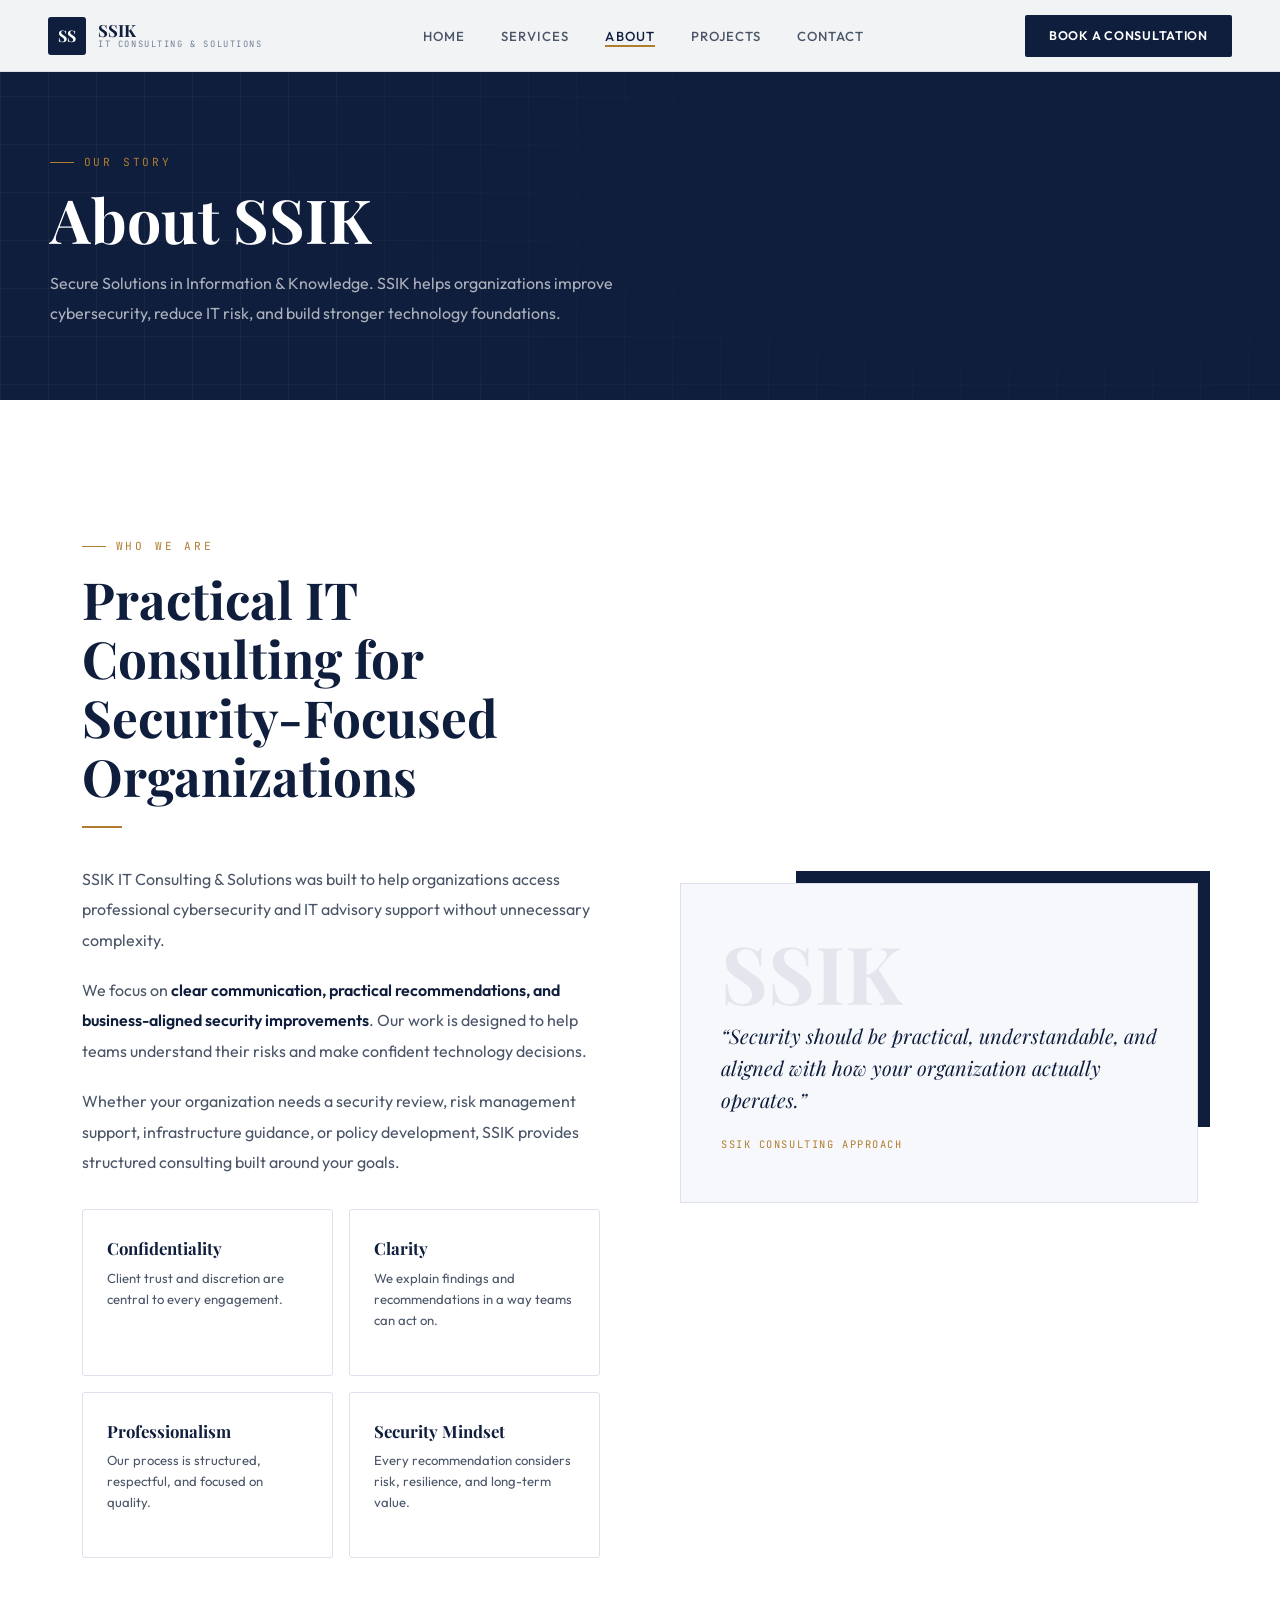
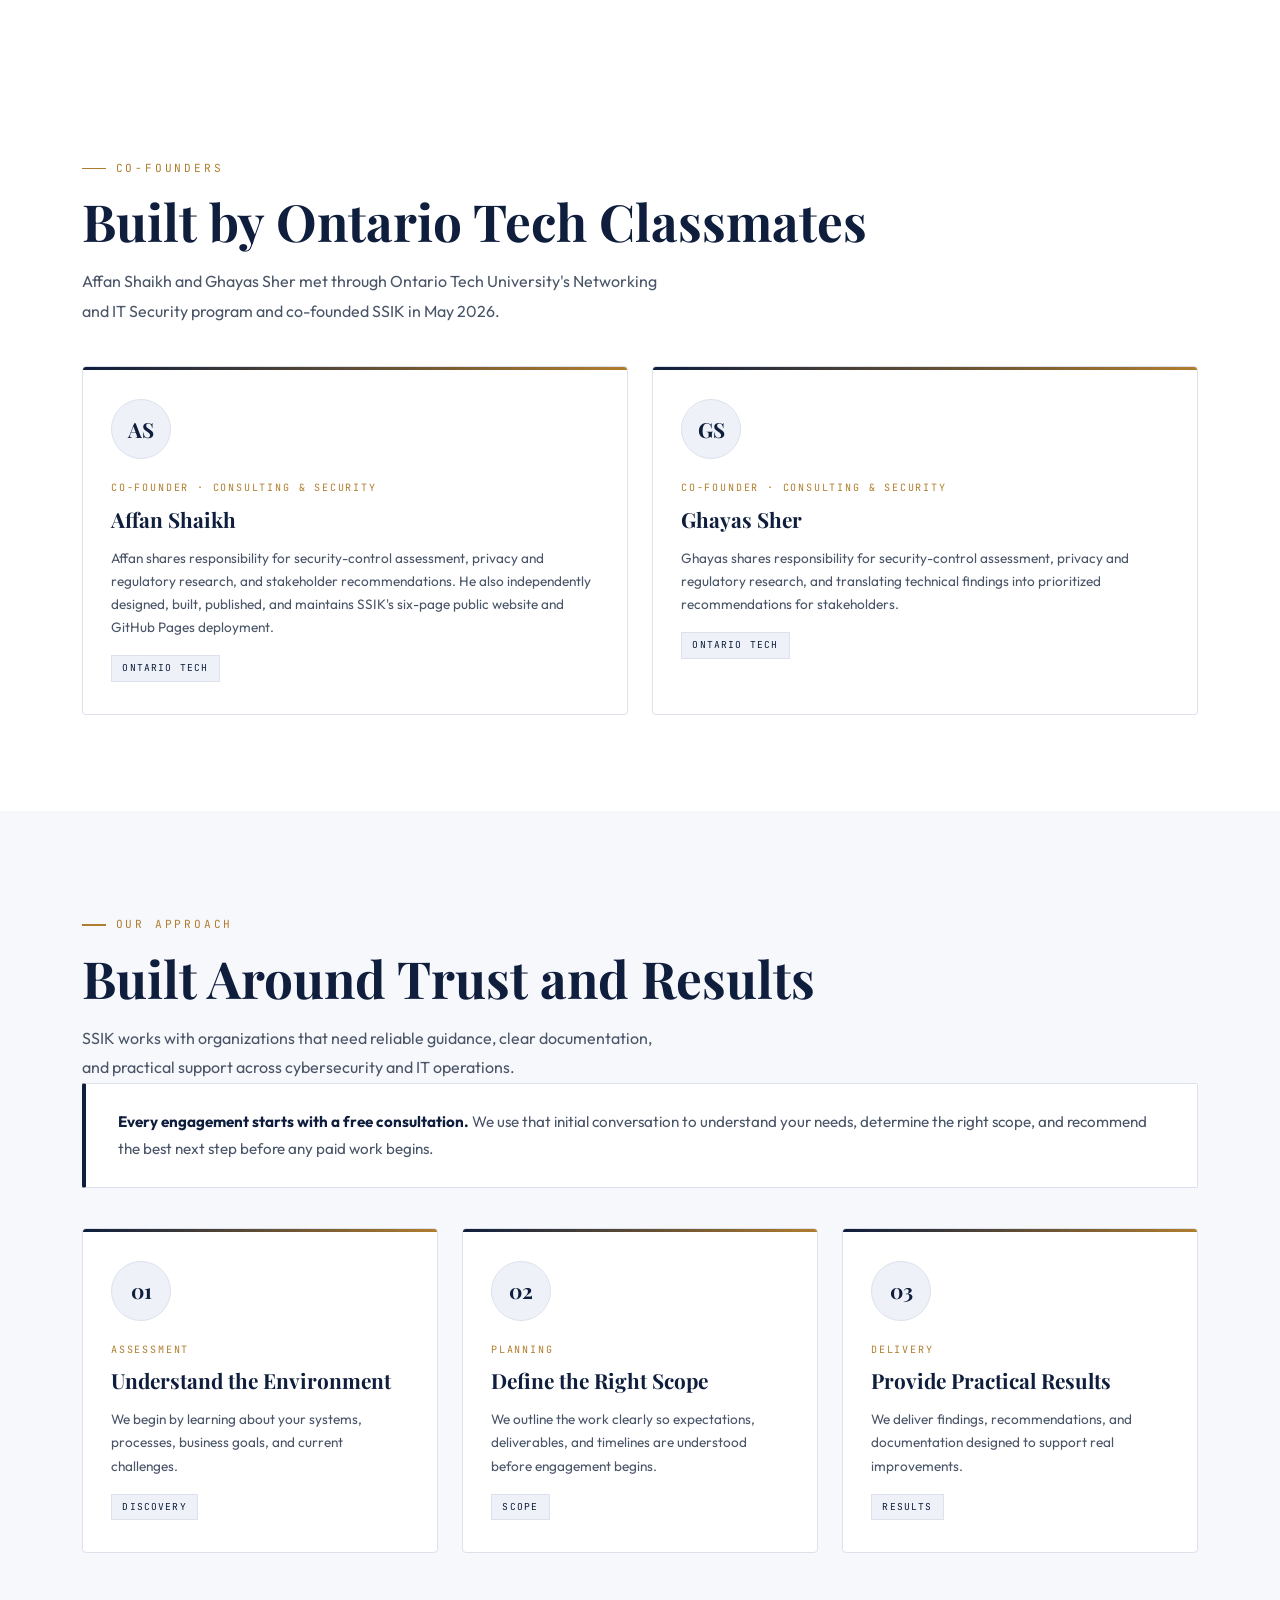
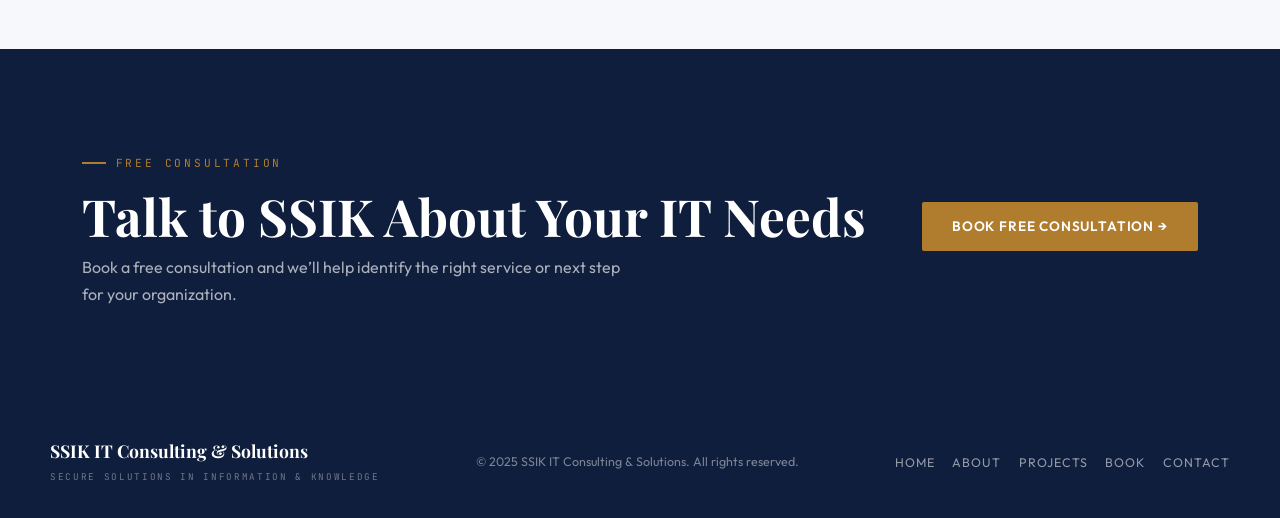
==== commit 9ed804b9: "Clarify shared co-founder roles" ====
--- a/about.html
+++ b/about.html
@@ -424,20 +424,20 @@
     <div class="team-grid">
       <div class="team-card fade-in">
         <div class="team-avatar">AS</div>
-        <div class="team-role">Co-Founder · Website &amp; Hosting</div>
+        <div class="team-role">Co-Founder · Consulting &amp; Security</div>
         <div class="team-name">Affan Shaikh</div>
         <div class="team-bio">
-          Affan participates in the consulting team and independently designed, built, published, and maintains SSIK's six-page public website and GitHub Pages deployment.
+          Affan shares responsibility for security-control assessment, privacy and regulatory research, and stakeholder recommendations. He also independently designed, built, published, and maintains SSIK's six-page public website and GitHub Pages deployment.
         </div>
         <div class="team-shared">Ontario Tech</div>
       </div>
 
       <div class="team-card fade-in delay-1">
         <div class="team-avatar">GS</div>
-        <div class="team-role">Co-Founder · Security &amp; Risk</div>
+        <div class="team-role">Co-Founder · Consulting &amp; Security</div>
         <div class="team-name">Ghayas Sher</div>
         <div class="team-bio">
-          Ghayas focuses on security-control assessment, privacy and regulatory research, and translating technical findings into prioritized recommendations for stakeholders.
+          Ghayas shares responsibility for security-control assessment, privacy and regulatory research, and translating technical findings into prioritized recommendations for stakeholders.
         </div>
         <div class="team-shared">Ontario Tech</div>
       </div>
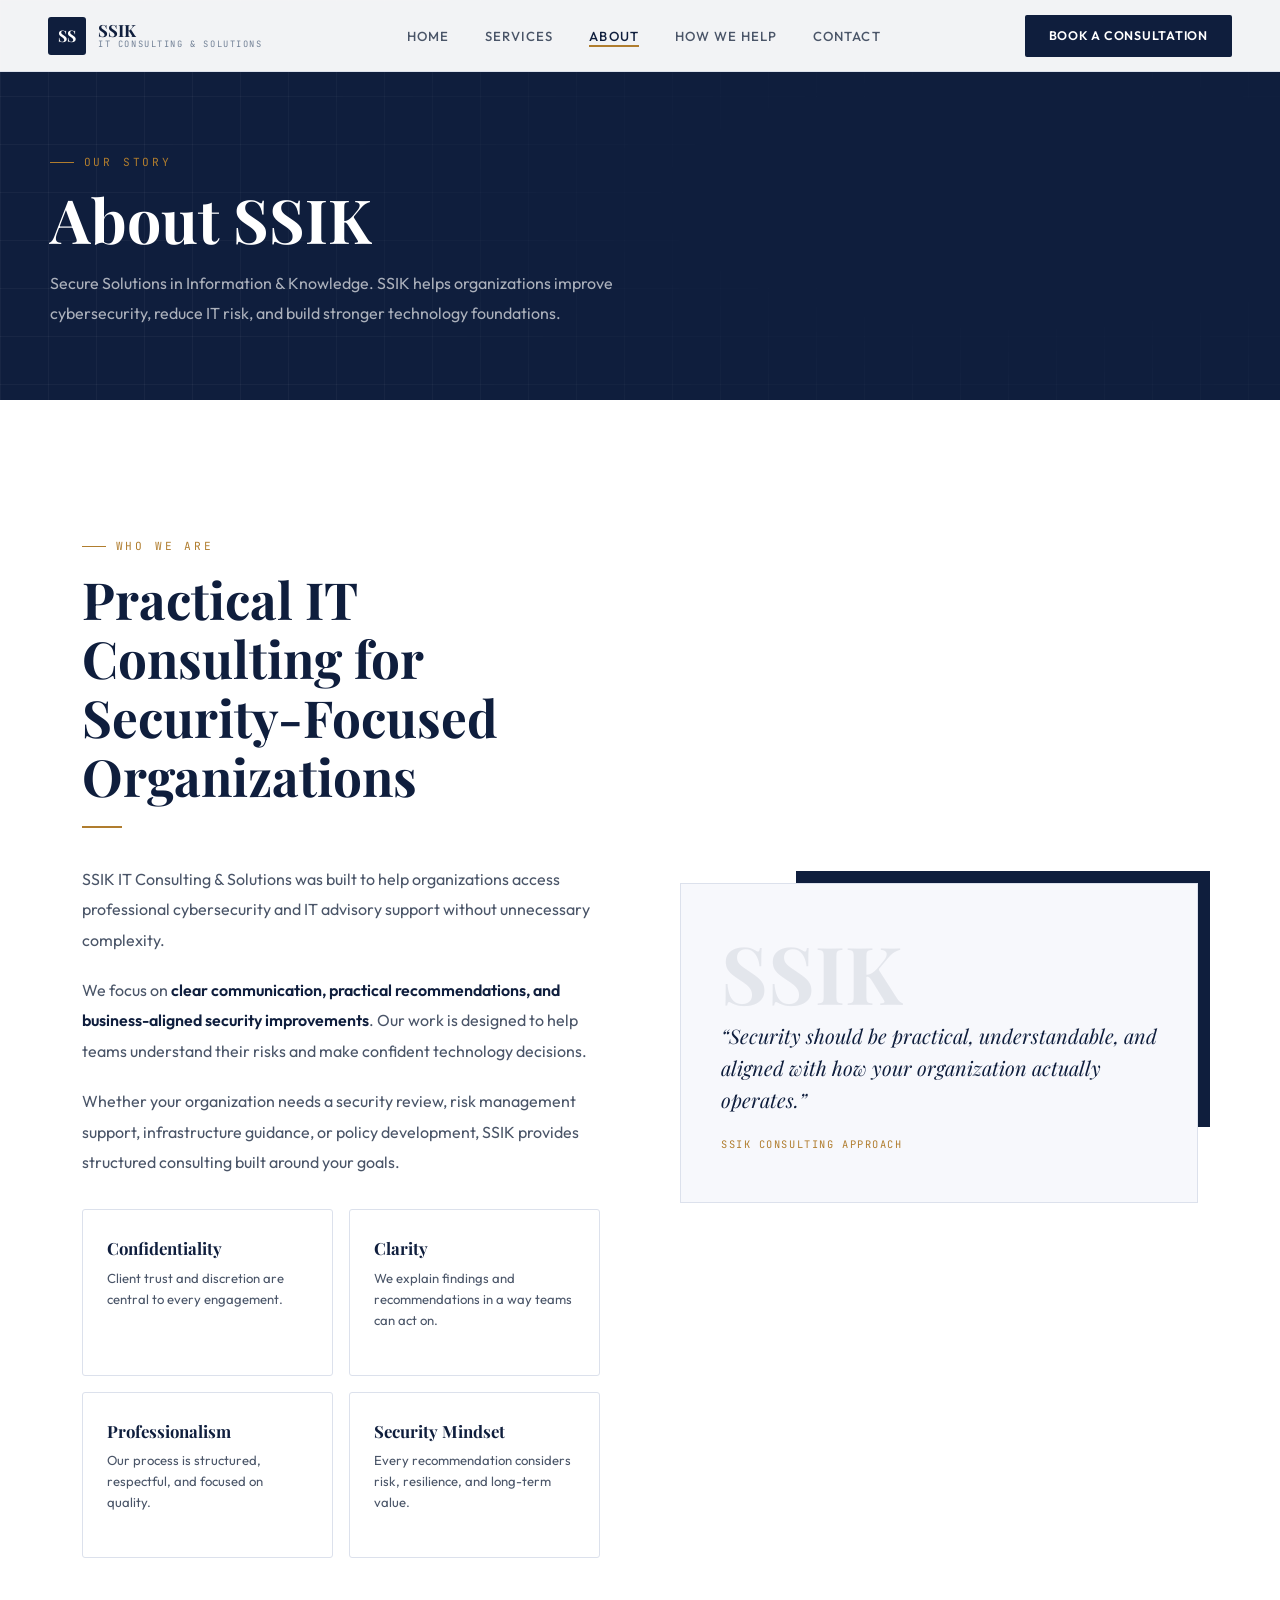
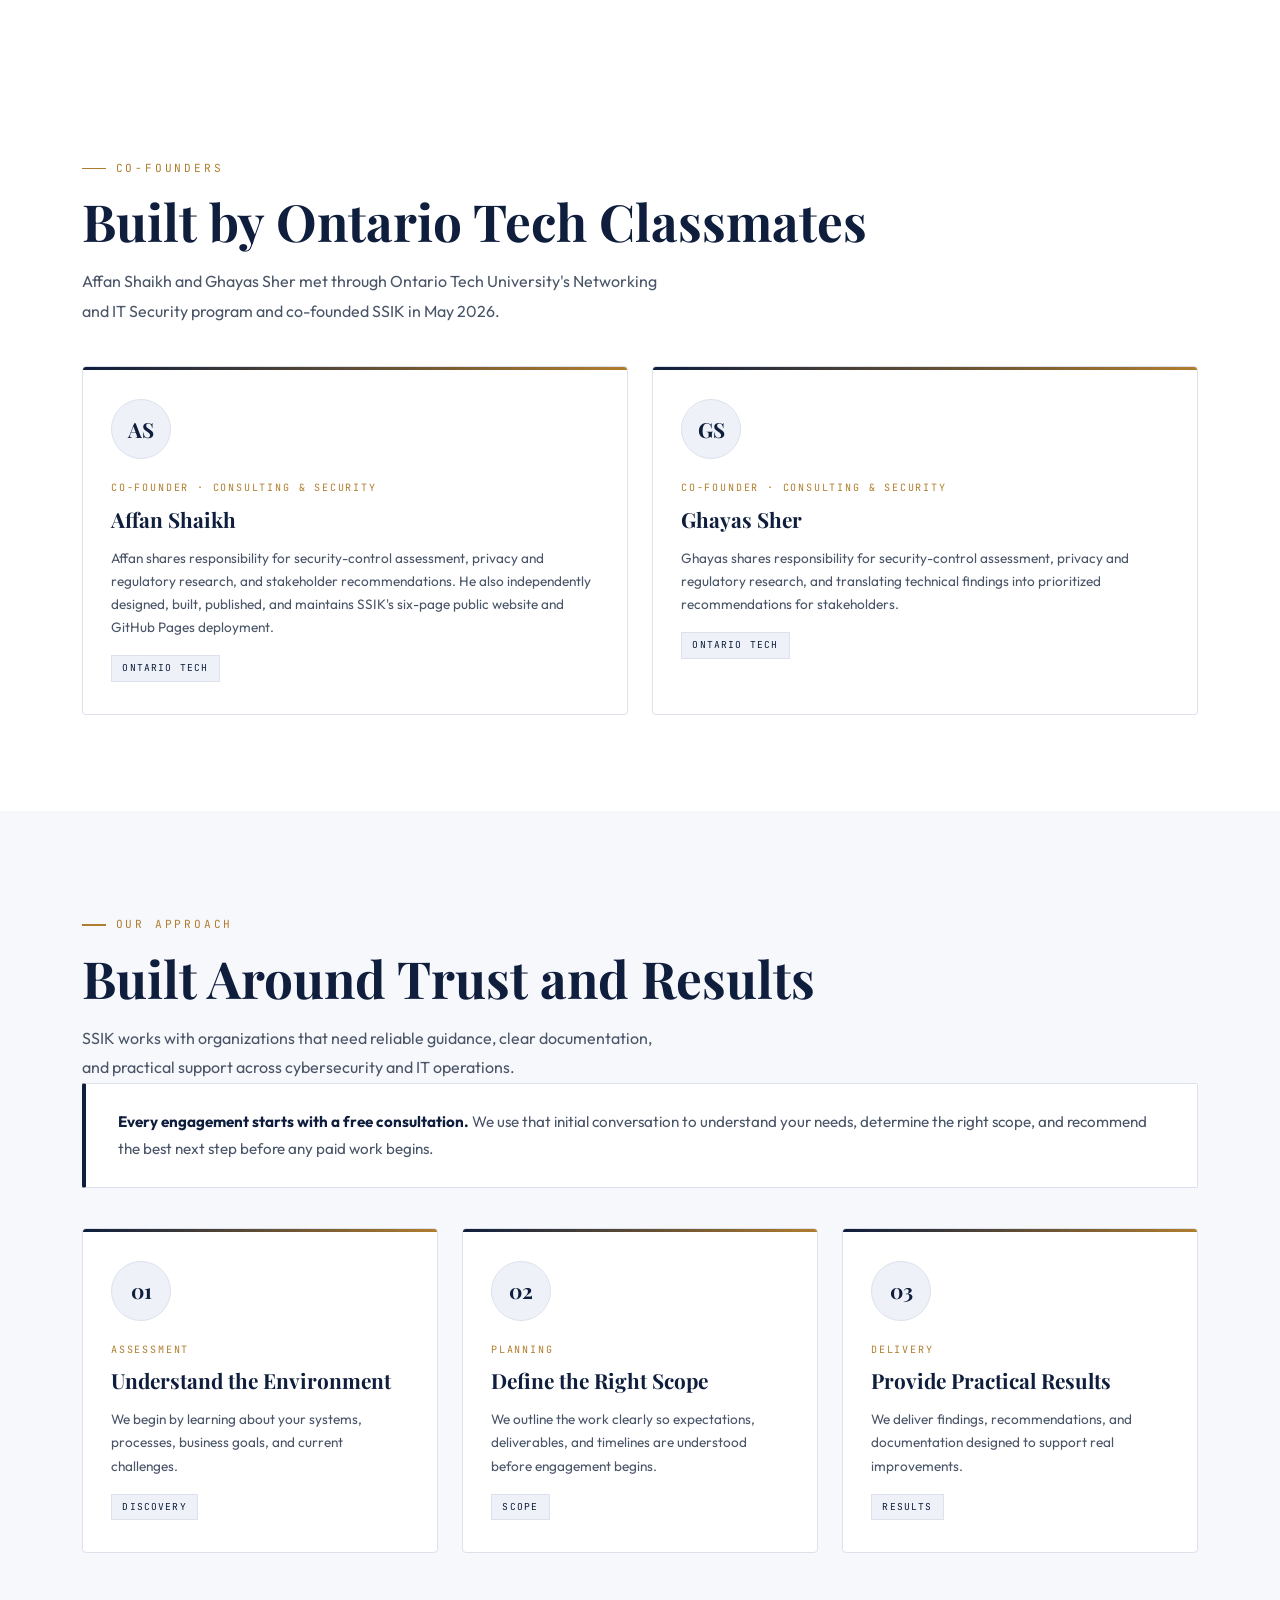
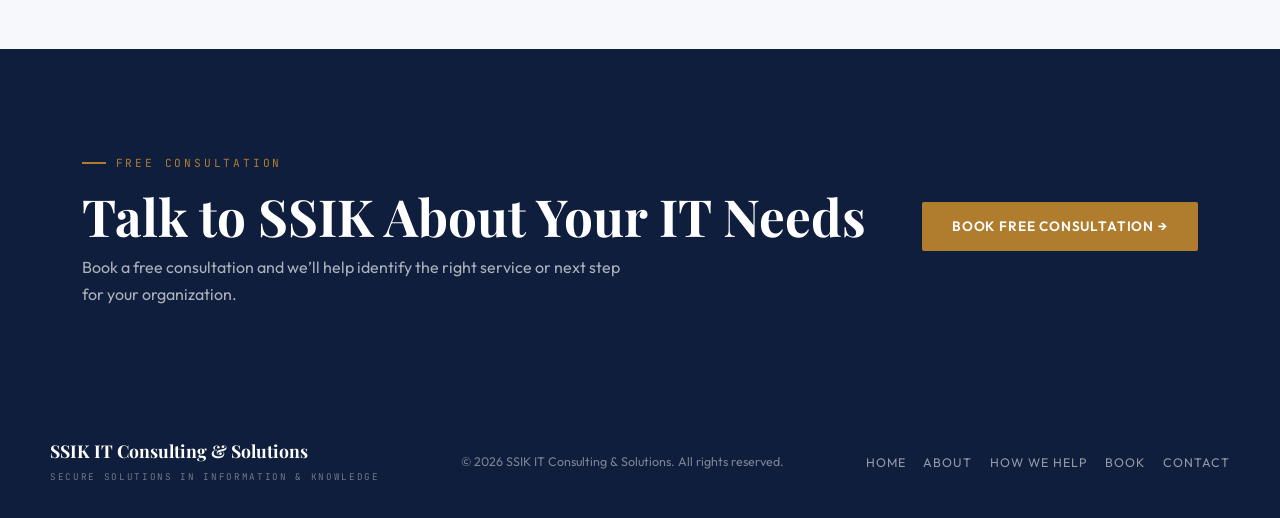
==== commit 646f3c09: "Repair inquiry flow and clarify service scenarios" ====
--- a/about.html
+++ b/about.html
@@ -4,6 +4,7 @@
 <meta charset="UTF-8">
 <meta name="viewport" content="width=device-width, initial-scale=1.0">
 <title>About Us — SSIK IT Consulting & Solutions</title>
+<meta name="description" content="Learn about SSIK, its Ontario Tech co-founders, and its practical approach to IT security, risk, infrastructure, and advisory work.">
 <link rel="preconnect" href="https://fonts.googleapis.com">
 <link href="https://fonts.googleapis.com/css2?family=Playfair+Display:wght@400;600;700&family=Outfit:wght@300;400;500;600&family=JetBrains+Mono:wght@400;500&display=swap" rel="stylesheet">
 <link rel="stylesheet" href="shared.css">
@@ -324,7 +325,7 @@
     <li><a href="index.html">Home</a></li>
     <li><a href="services.html">Services</a></li>
     <li><a href="about.html" class="active">About</a></li>
-    <li><a href="projects.html">Projects</a></li>
+    <li><a href="projects.html">How We Help</a></li>
     <li><a href="contact.html">Contact</a></li>
   </ul>
 
@@ -340,7 +341,7 @@
   <a href="index.html">Home</a>
   <a href="services.html">Services</a>
   <a href="about.html">About</a>
-  <a href="projects.html">Projects</a>
+  <a href="projects.html">How We Help</a>
   <a href="contact.html">Contact</a>
   <a href="booking.html" class="btn btn-primary">Book Consultation</a>
 </div>
@@ -517,12 +518,12 @@
       <div style="font-family:var(--font-mono);font-size:0.58rem;letter-spacing:0.18em;text-transform:uppercase;color:rgba(255,255,255,0.4);margin-top:4px;">Secure Solutions in Information & Knowledge</div>
     </div>
 
-    <div class="footer-copy">© 2025 SSIK IT Consulting & Solutions. All rights reserved.</div>
+    <div class="footer-copy">© 2026 SSIK IT Consulting & Solutions. All rights reserved.</div>
 
     <ul class="footer-links">
       <li><a href="index.html">Home</a></li>
       <li><a href="about.html">About</a></li>
-      <li><a href="projects.html">Projects</a></li>
+      <li><a href="projects.html">How We Help</a></li>
       <li><a href="booking.html">Book</a></li>
       <li><a href="contact.html">Contact</a></li>
     </ul>
--- a/shared.css
+++ b/shared.css
@@ -489,6 +489,21 @@
   margin-top: 1rem;
 }
 
+.form-note a {
+  color: var(--navy);
+  font-weight: 600;
+  text-decoration: underline;
+  text-underline-offset: 2px;
+}
+
+.form-status {
+  min-height: 1.5em;
+  margin-top: 0.75rem;
+  color: var(--navy);
+  font-size: 0.82rem;
+  font-weight: 500;
+}
+
 /* ============================================================
    Footer
 ============================================================ */
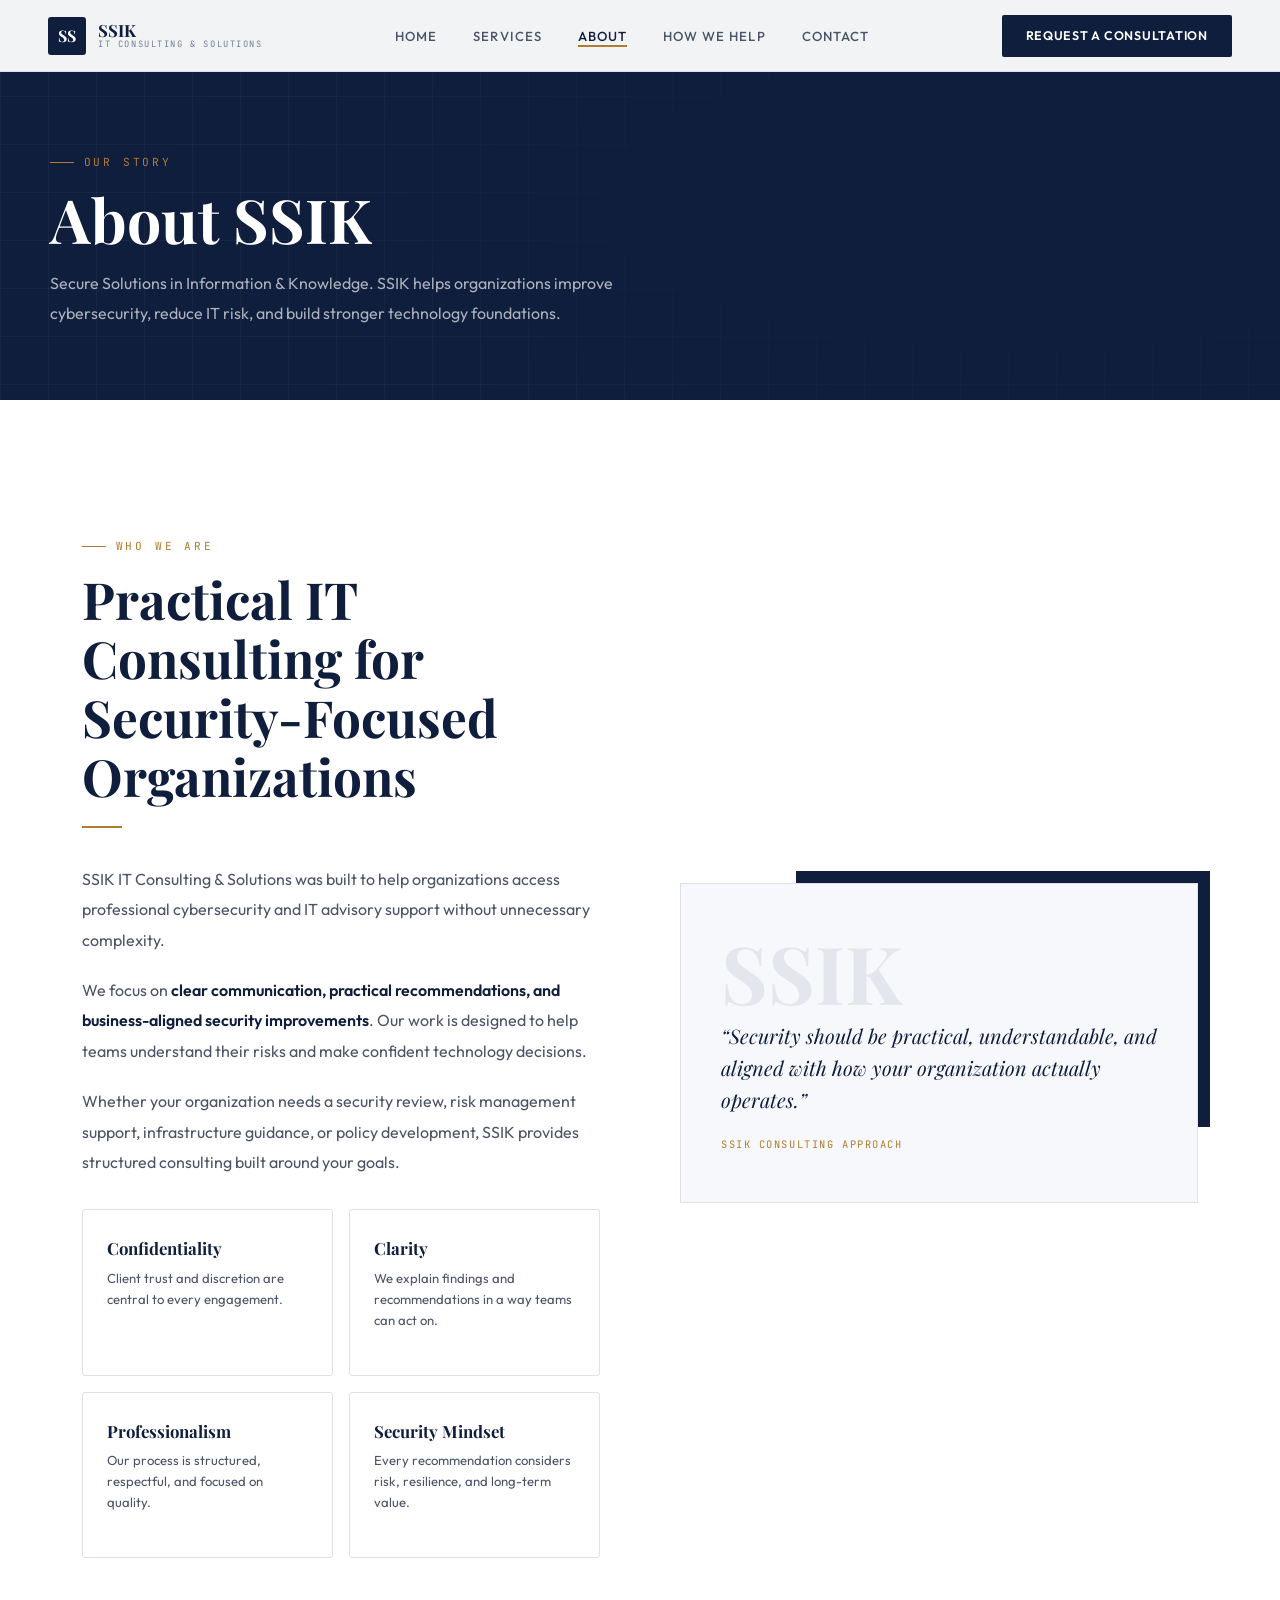
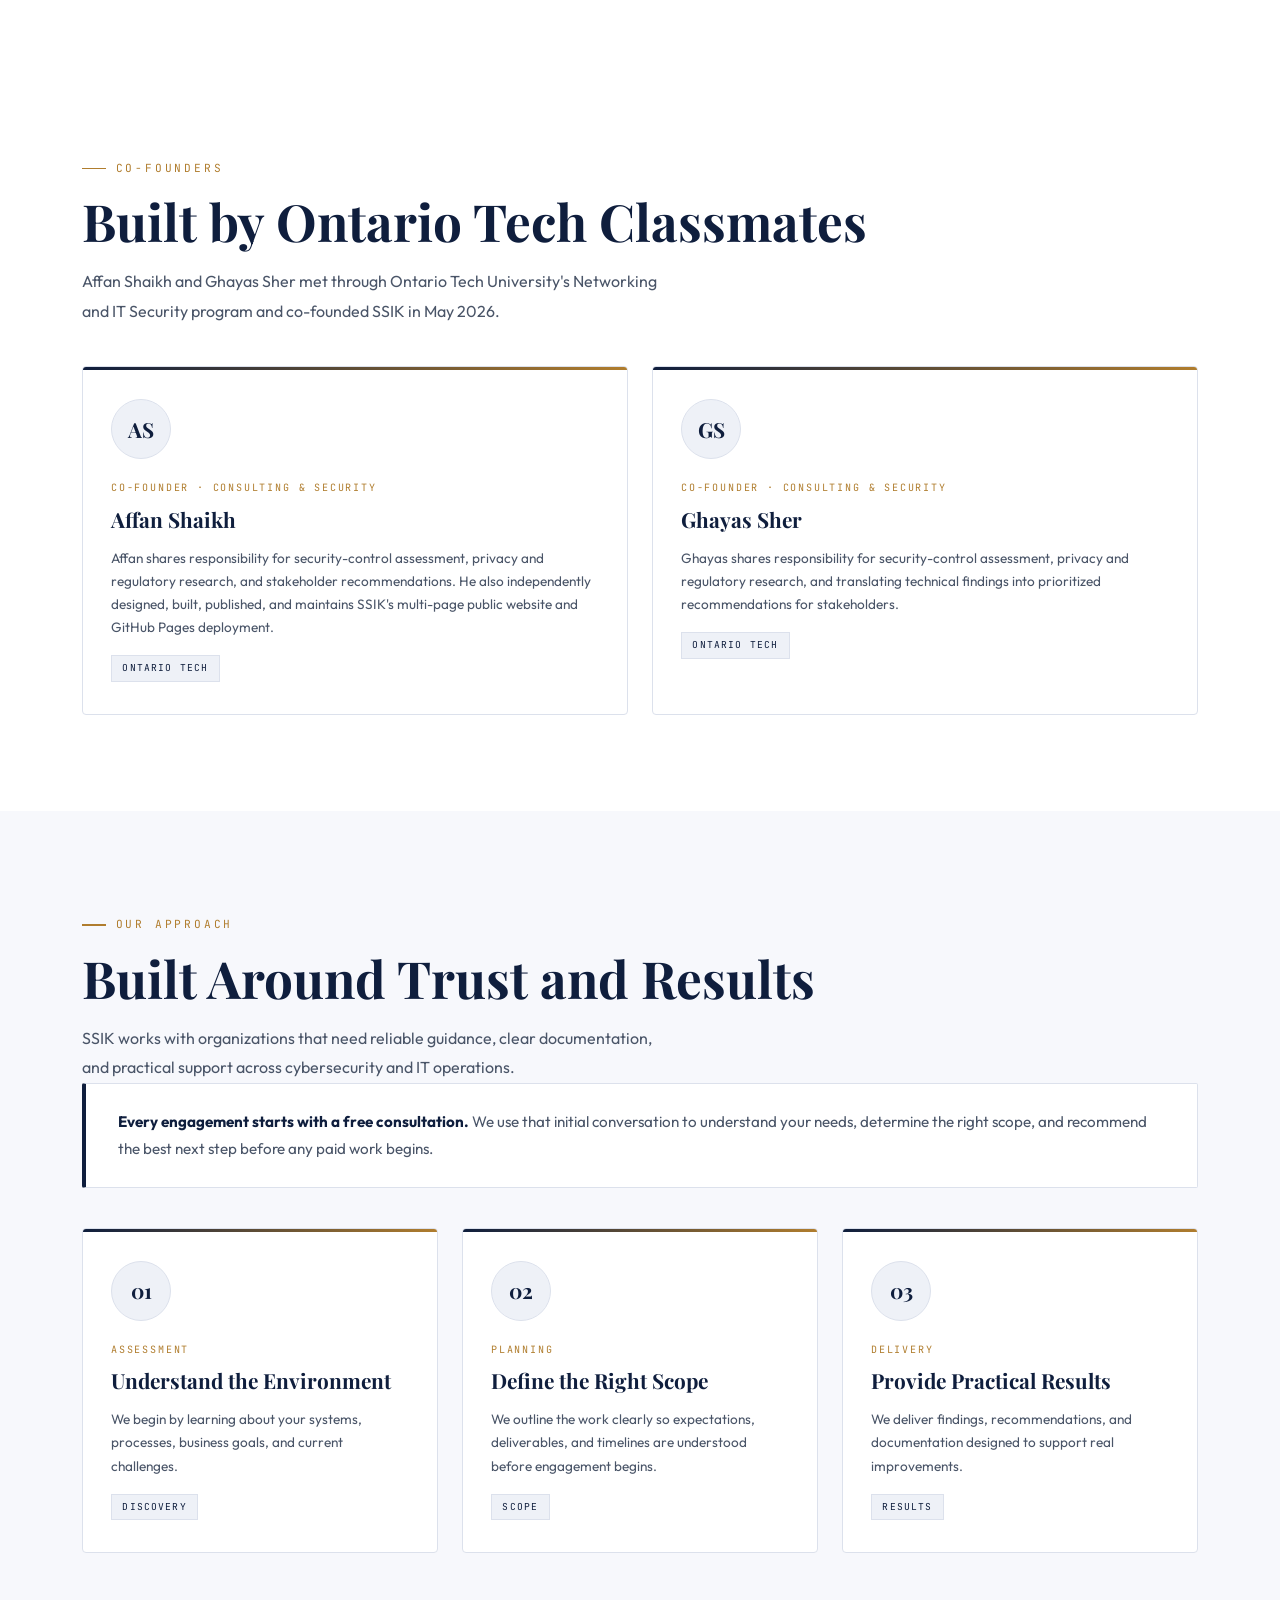
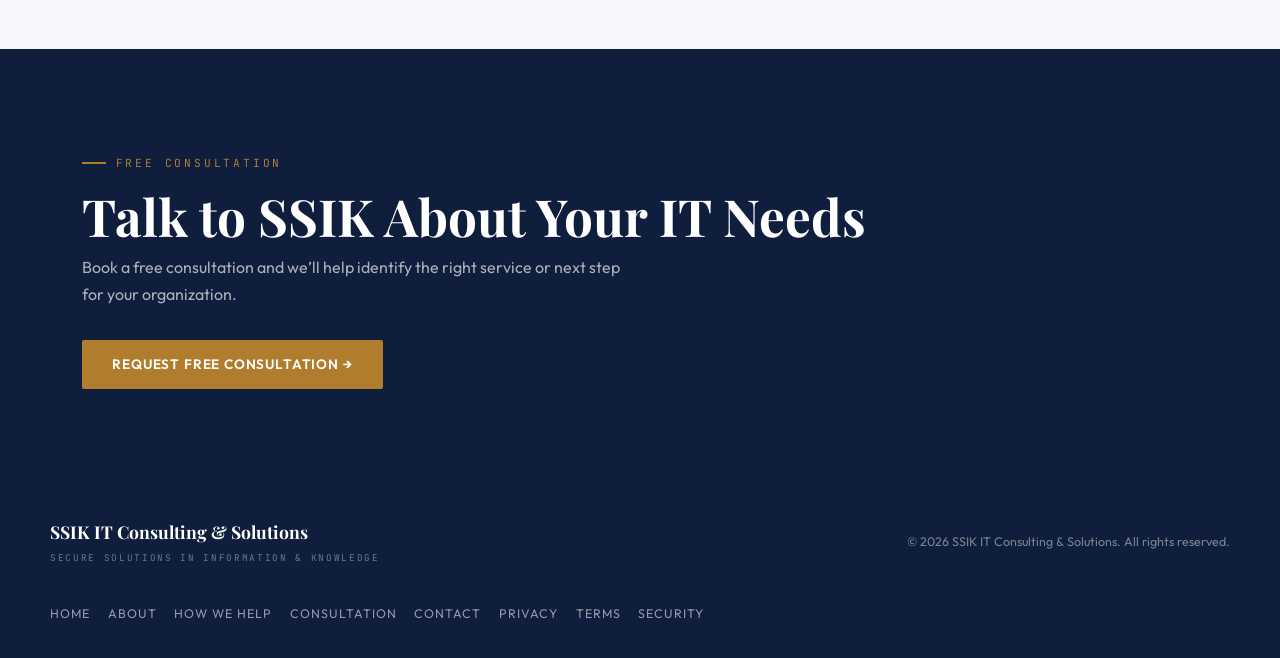
==== commit 4abcaf18: "Add professional service and trust framework" ====
--- a/about.html
+++ b/about.html
@@ -5,6 +5,22 @@
 <meta name="viewport" content="width=device-width, initial-scale=1.0">
 <title>About Us — SSIK IT Consulting & Solutions</title>
 <meta name="description" content="Learn about SSIK, its Ontario Tech co-founders, and its practical approach to IT security, risk, infrastructure, and advisory work.">
+<link rel="canonical" href="https://sil6428.github.io/SSIK-website/about.html">
+<link rel="icon" type="image/png" sizes="32x32" href="assets/favicon-32.png">
+<link rel="icon" type="image/png" sizes="512x512" href="assets/favicon-512.png">
+<link rel="apple-touch-icon" href="assets/apple-touch-icon.png">
+<link rel="manifest" href="site.webmanifest">
+<meta name="theme-color" content="#0f1e3d">
+<meta property="og:type" content="website">
+<meta property="og:site_name" content="SSIK IT Consulting & Solutions">
+<meta property="og:title" content="About | SSIK IT Consulting & Solutions">
+<meta property="og:description" content="Meet SSIK's Ontario Tech co-founders and learn how the consultancy approaches security and IT advisory work.">
+<meta property="og:url" content="https://sil6428.github.io/SSIK-website/about.html">
+<meta property="og:image" content="https://sil6428.github.io/SSIK-website/assets/ssik-social-card.png">
+<meta property="og:image:width" content="1200">
+<meta property="og:image:height" content="630">
+<meta name="twitter:card" content="summary_large_image">
+<meta name="twitter:image" content="https://sil6428.github.io/SSIK-website/assets/ssik-social-card.png">
 <link rel="preconnect" href="https://fonts.googleapis.com">
 <link href="https://fonts.googleapis.com/css2?family=Playfair+Display:wght@400;600;700&family=Outfit:wght@300;400;500;600&family=JetBrains+Mono:wght@400;500&display=swap" rel="stylesheet">
 <link rel="stylesheet" href="shared.css">
@@ -329,7 +345,7 @@
     <li><a href="contact.html">Contact</a></li>
   </ul>
 
-  <a href="booking.html" class="btn btn-primary" style="font-size:0.78rem;padding:0.65rem 1.5rem;">Book a Consultation</a>
+  <a href="booking.html" class="btn btn-primary" style="font-size:0.78rem;padding:0.65rem 1.5rem;">Request a Consultation</a>
 
   <button class="nav-hamburger" onclick="document.querySelector('.mobile-menu').classList.toggle('open')" aria-label="Menu">
     <span></span><span></span><span></span>
@@ -337,13 +353,13 @@
 </nav>
 
 <div class="mobile-menu">
-  <button class="mobile-close" onclick="document.querySelector('.mobile-menu').classList.remove('open')">✕</button>
+  <button class="mobile-close" onclick="document.querySelector('.mobile-menu').classList.remove('open')" aria-label="Close menu">✕</button>
   <a href="index.html">Home</a>
   <a href="services.html">Services</a>
   <a href="about.html">About</a>
   <a href="projects.html">How We Help</a>
   <a href="contact.html">Contact</a>
-  <a href="booking.html" class="btn btn-primary">Book Consultation</a>
+  <a href="booking.html" class="btn btn-primary">Request Consultation</a>
 </div>
 
 <div class="page-hero">
@@ -428,7 +444,7 @@
         <div class="team-role">Co-Founder · Consulting &amp; Security</div>
         <div class="team-name">Affan Shaikh</div>
         <div class="team-bio">
-          Affan shares responsibility for security-control assessment, privacy and regulatory research, and stakeholder recommendations. He also independently designed, built, published, and maintains SSIK's six-page public website and GitHub Pages deployment.
+          Affan shares responsibility for security-control assessment, privacy and regulatory research, and stakeholder recommendations. He also independently designed, built, published, and maintains SSIK's multi-page public website and GitHub Pages deployment.
         </div>
         <div class="team-shared">Ontario Tech</div>
       </div>
@@ -506,7 +522,7 @@
         <p>Book a free consultation and we’ll help identify the right service or next step for your organization.</p>
       </div>
 
-      <a href="booking.html?service=Multiple%20Services%20%2F%20Not%20Sure" class="btn btn-gold">Book Free Consultation →</a>
+      <a href="booking.html?service=Multiple%20Services%20%2F%20Not%20Sure" class="btn btn-gold">Request Free Consultation →</a>
     </div>
   </div>
 </section>
@@ -524,8 +540,11 @@
       <li><a href="index.html">Home</a></li>
       <li><a href="about.html">About</a></li>
       <li><a href="projects.html">How We Help</a></li>
-      <li><a href="booking.html">Book</a></li>
+      <li><a href="booking.html">Consultation</a></li>
       <li><a href="contact.html">Contact</a></li>
+      <li><a href="privacy.html">Privacy</a></li>
+      <li><a href="terms.html">Terms</a></li>
+      <li><a href="security.html">Security</a></li>
     </ul>
   </div>
 </footer>
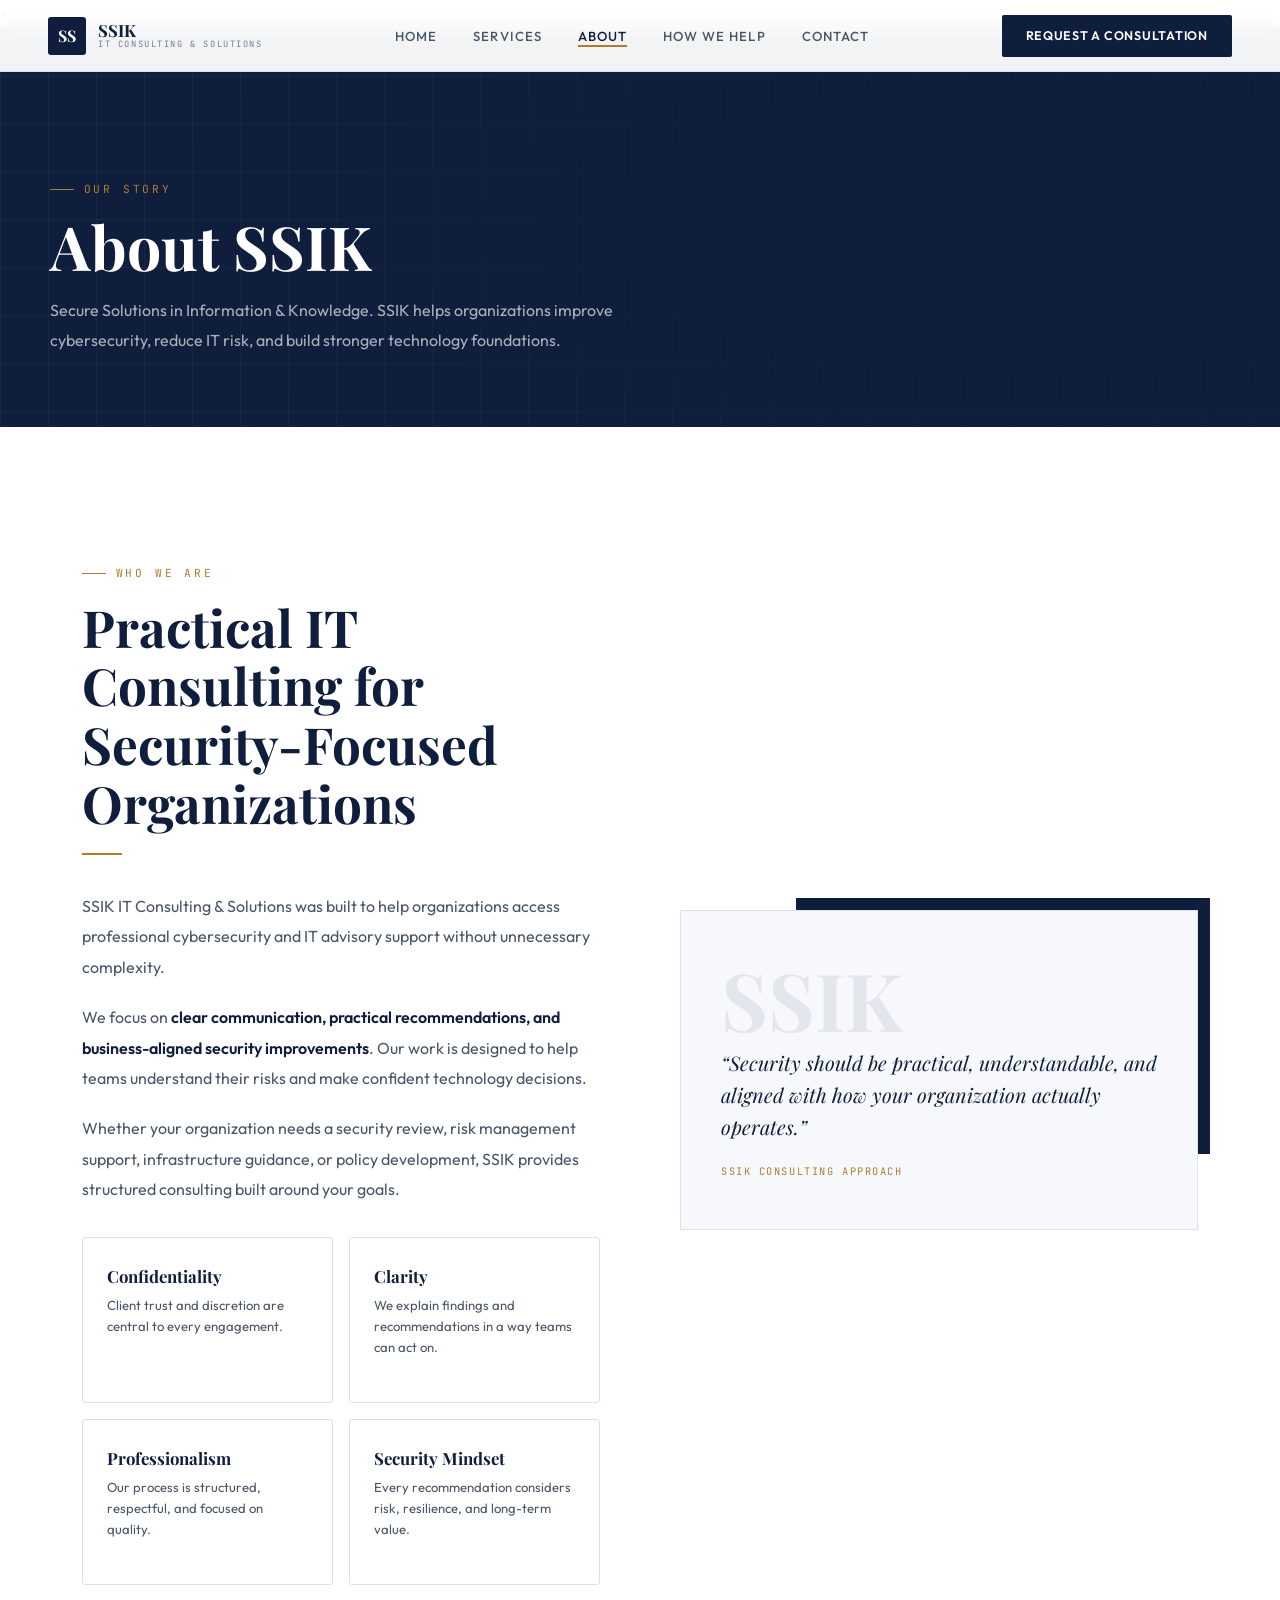
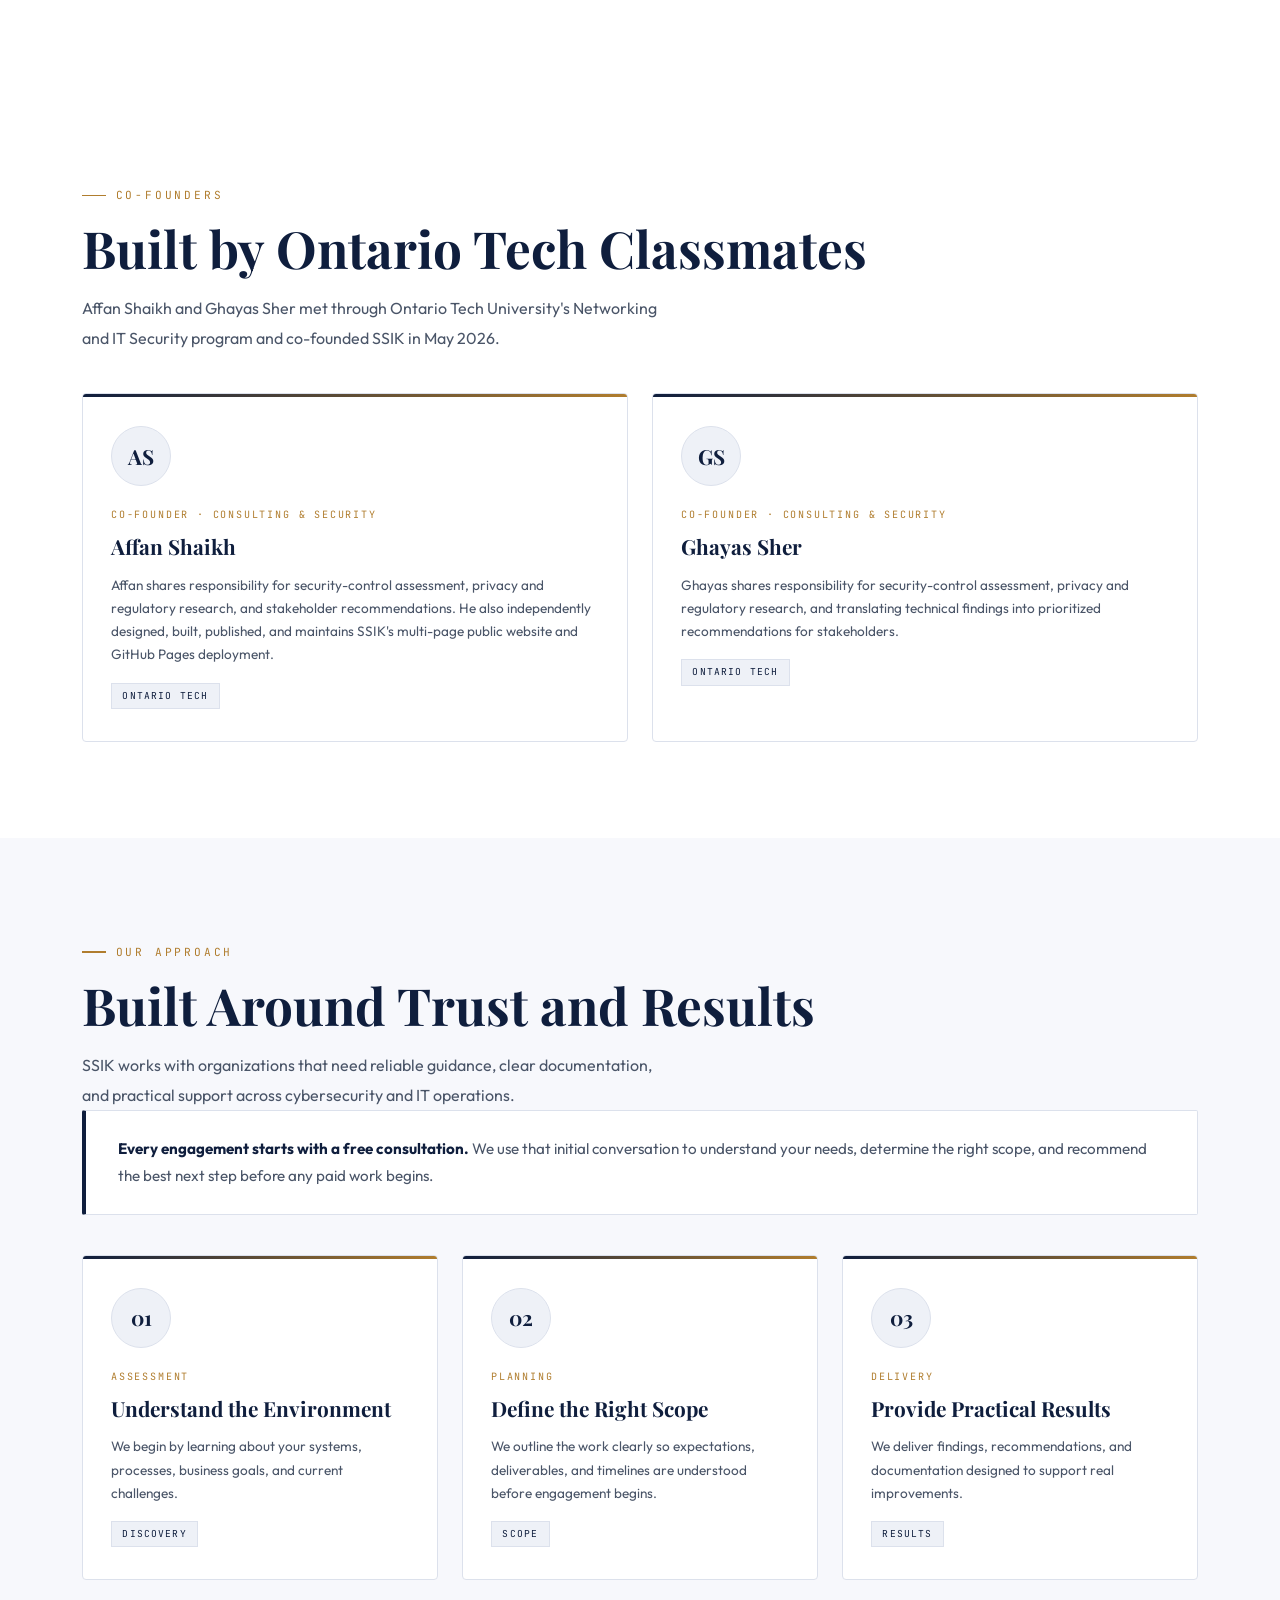
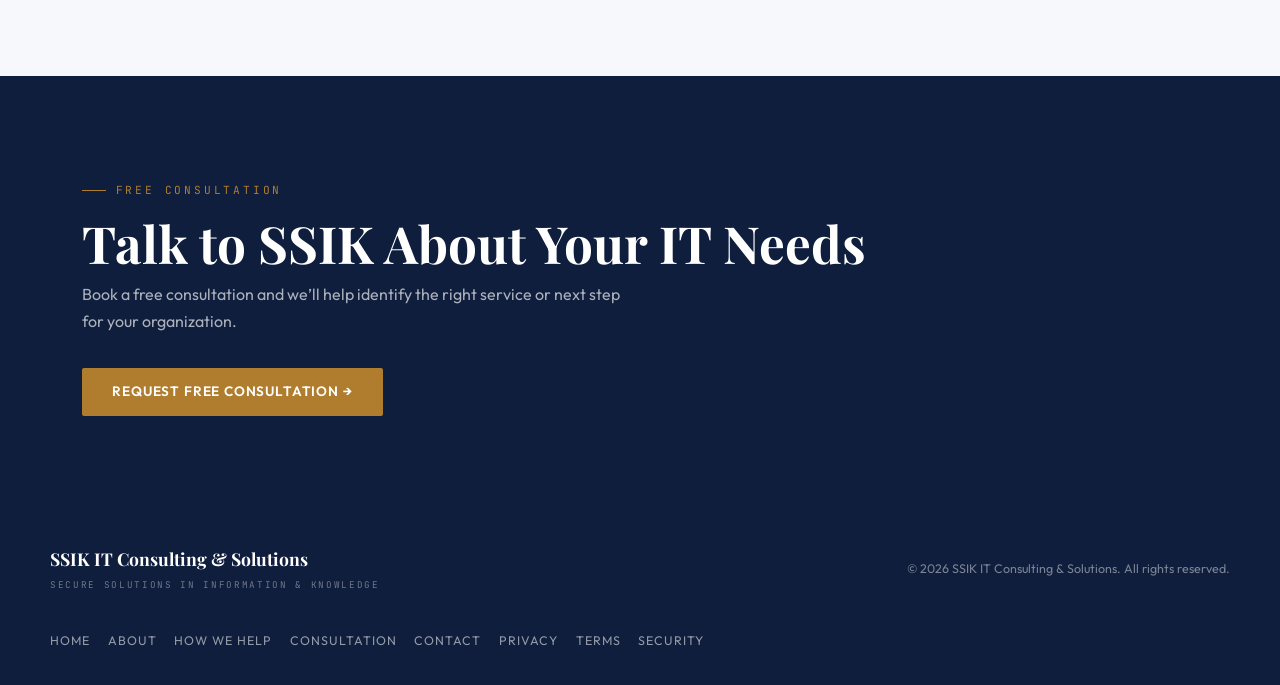
==== commit df51200c: "Add browser security policy and automated scanning" ====
--- a/about.html
+++ b/about.html
@@ -3,6 +3,8 @@
 <head>
 <meta charset="UTF-8">
 <meta name="viewport" content="width=device-width, initial-scale=1.0">
++<meta http-equiv="Content-Security-Policy" content="default-src 'self'; base-uri 'self'; object-src 'none'; form-action 'self'; frame-src 'none'; connect-src 'none'; img-src 'self' data:; script-src 'self' 'unsafe-inline'; style-src 'self' 'unsafe-inline' https://fonts.googleapis.com; font-src https://fonts.gstatic.com; manifest-src 'self'">
+<meta name="referrer" content="strict-origin-when-cross-origin">
 <title>About Us — SSIK IT Consulting & Solutions</title>
 <meta name="description" content="Learn about SSIK, its Ontario Tech co-founders, and its practical approach to IT security, risk, infrastructure, and advisory work.">
 <link rel="canonical" href="https://sil6428.github.io/SSIK-website/about.html">
